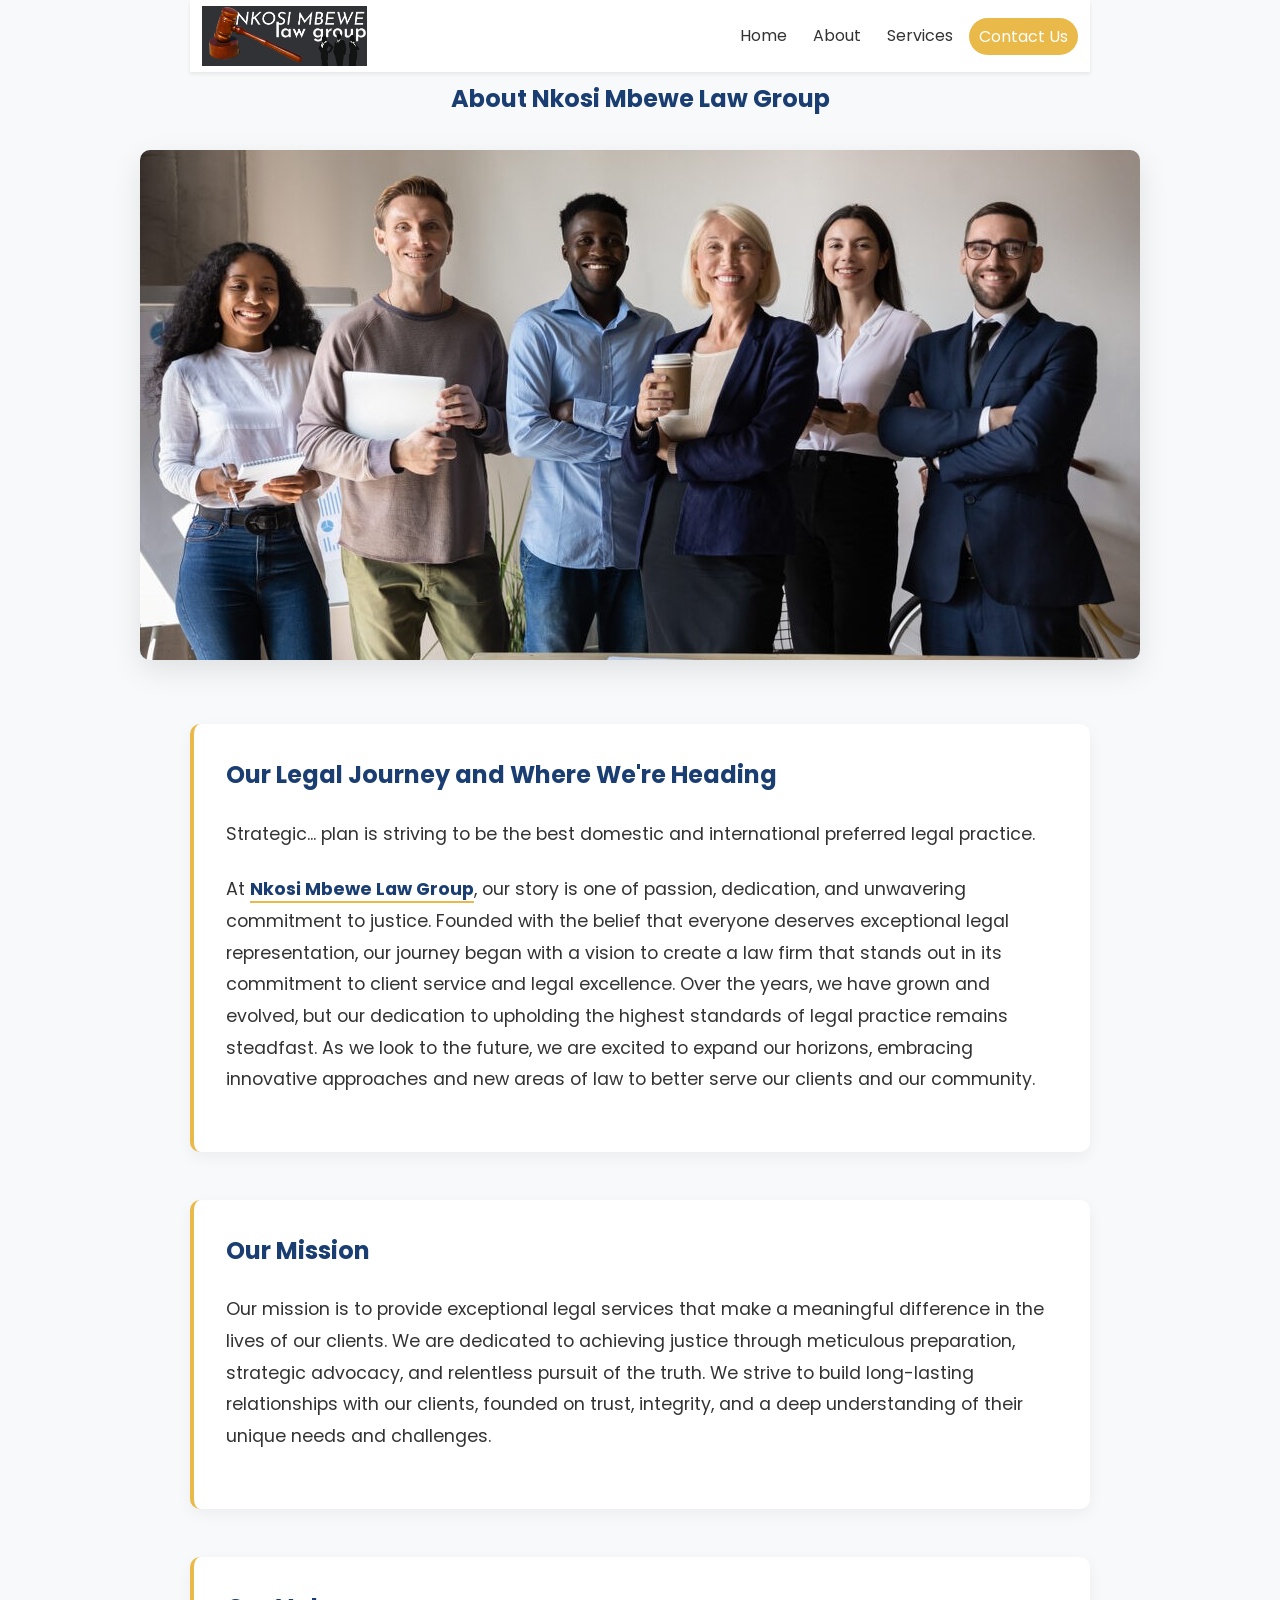
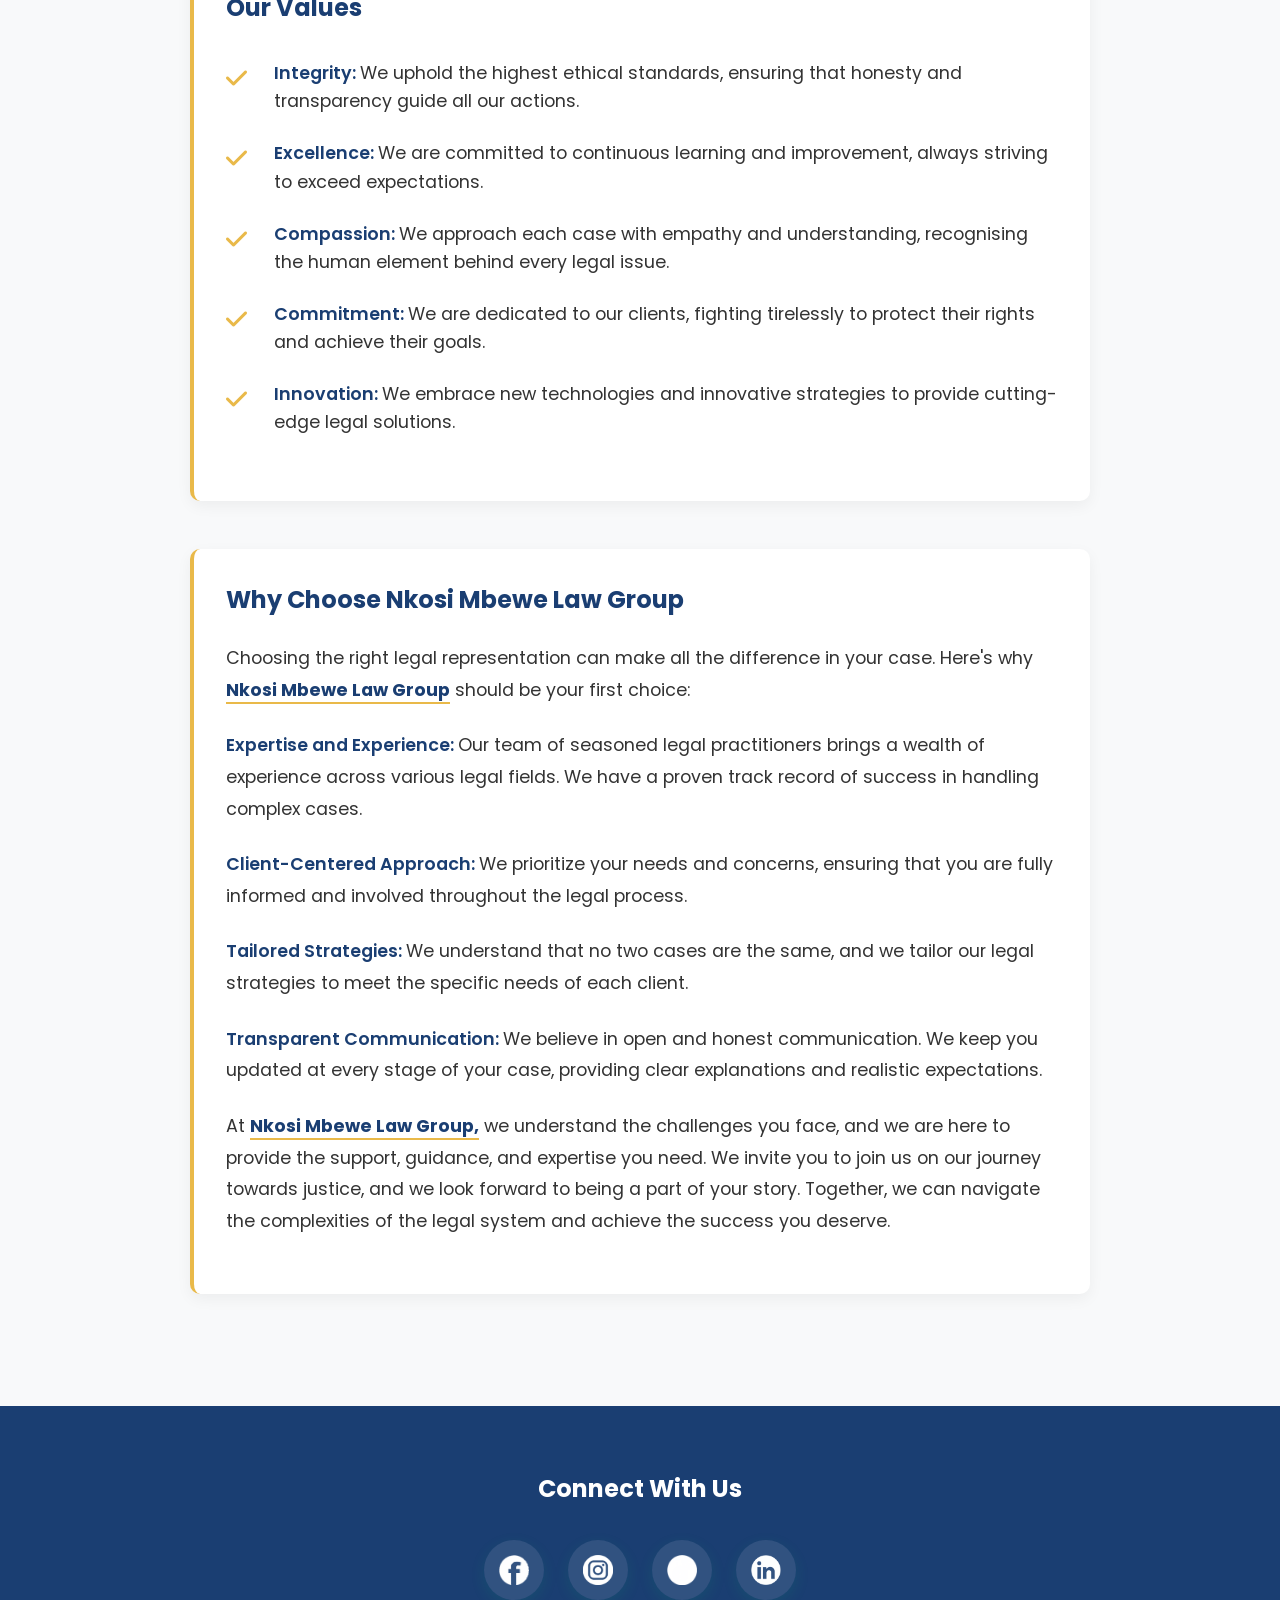
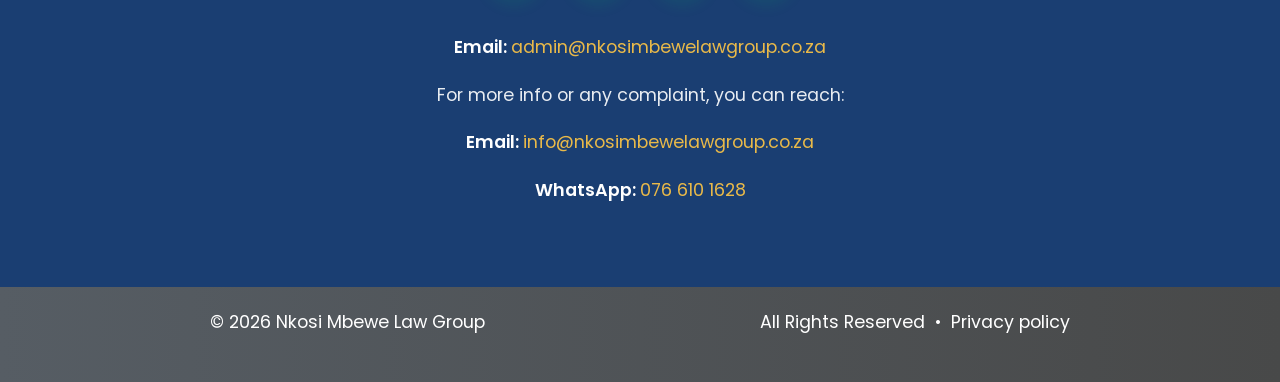
==== about.html @ ac46b9e1 "first commit" ====
<!DOCTYPE html>
<html lang="en">
<head>
    <meta charset="UTF-8">
    <meta name="viewport" content="width=device-width, initial-scale=1.0">
    <title>Meet Nkosi Mbewe Law Group | Experience. Integrity. Results.</title>
    <!-- Linking Font Awesome font icons -->
    <link rel="stylesheet" href="https://cdnjs.cloudflare.com/ajax/libs/font-awesome/6.6.0/css/all.min.css">
    <link rel="stylesheet" href="css/styles3.css">
    <!-- Linking Swiper CSS -->
    <link rel="stylesheet" href="https://cdn.jsdelivr.net/npm/swiper@11/swiper-bundle.min.css">
    <link href="https://cdnjs.cloudflare.com/ajax/libs/font-awesome/6.5.1/css/all.min.css" rel="stylesheet">
</head>
<body>
  <header>
    <nav class="navbar section-content">
        <a href="#" class="nav-logo">
            <img src="./images/NKOSIMBEWElawgrouplogo.png" alt="Logo" class="logo">
        </a>
        <ul class="nav-menu">
            <button id="menu-close-button" class="fas fa-times"></button>
            <li class="nav-item">
                <a href="index.html" class="nav-link">Home</a>
            </li>
            <li class="nav-item">
                <a href="about.html" class="nav-link">About</a>
            </li>
            <li class="nav-item">
                <a href="services.html" class="nav-link">Services</a>
            </li>
            <li class="nav-item">
                <a href="./index.html#contact"><button class="nav-link login-signup-button">Contact Us</button></a>
            </li>
        </ul>
        <button id="menu-open-button" class="fas fa-bars"></button>
    </nav>
</header>

<main>
    <!-- About Section -->
    <section id="about">
        <div class="aboutcontainer">
            <div class="about-header">
                <h2>About Nkosi Mbewe Law Group</h2>
            </div>
            
            <div class="aboutcontainerTopImage">
                <img src="./images/lawGroupMembers.jpg" alt="Nkosi Mbewe Law Group Team">
            </div>
            
            <div class="about-content">
                <div class="about-section">
                    <h2>Our Legal Journey and Where We're Heading</h2>
                    <p>Strategic... plan is striving to be the best domestic and international preferred legal practice.</p>
                    <p>At <span class="nkosiBold">Nkosi Mbewe Law Group</span>, our story is one of passion, dedication, and unwavering commitment to justice. Founded with the belief that everyone deserves exceptional legal representation, our journey began with a vision to create a law firm that stands out in its commitment to client service and legal excellence. Over the years, we have grown and evolved, but our dedication to upholding the highest standards of legal practice remains steadfast. As we look to the future, we are excited to expand our horizons, embracing innovative approaches and new areas of law to better serve our clients and our community.</p>
                </div>
                
                <div class="about-section">
                    <h2>Our Mission</h2>
                    <p>Our mission is to provide exceptional legal services that make a meaningful difference in the lives of our clients. We are dedicated to achieving justice through meticulous preparation, strategic advocacy, and relentless pursuit of the truth. We strive to build long-lasting relationships with our clients, founded on trust, integrity, and a deep understanding of their unique needs and challenges.</p>
                </div>
                
                <div class="about-section">
                    <h2>Our Values</h2>
                    <ul class="values-list">
                        <li><span class="bullet">Integrity: </span>We uphold the highest ethical standards, ensuring that honesty and transparency guide all our actions.</li>
                        <li><span class="bullet">Excellence: </span>We are committed to continuous learning and improvement, always striving to exceed expectations.</li>
                        <li><span class="bullet">Compassion: </span>We approach each case with empathy and understanding, recognising the human element behind every legal issue.</li>
                        <li><span class="bullet">Commitment: </span>We are dedicated to our clients, fighting tirelessly to protect their rights and achieve their goals.</li>
                        <li><span class="bullet">Innovation: </span>We embrace new technologies and innovative strategies to provide cutting-edge legal solutions.</li>
                    </ul>
                </div>
                
                <div class="about-section">
                    <h2>Why Choose Nkosi Mbewe Law Group</h2>
                    <p>Choosing the right legal representation can make all the difference in your case. Here's why <span class="nkosiBold">Nkosi Mbewe Law Group</span> should be your first choice:</p>
                    <p><span class="bullet">Expertise and Experience: </span>Our team of seasoned legal practitioners brings a wealth of experience across various legal fields. We have a proven track record of success in handling complex cases.</p>
                    <p><span class="bullet">Client-Centered Approach: </span>We prioritize your needs and concerns, ensuring that you are fully informed and involved throughout the legal process.</p>
                    <p><span class="bullet">Tailored Strategies: </span>We understand that no two cases are the same, and we tailor our legal strategies to meet the specific needs of each client.</p>
                    <p><span class="bullet">Transparent Communication: </span>We believe in open and honest communication. We keep you updated at every stage of your case, providing clear explanations and realistic expectations.</p>
                    <p>At <span class="nkosiBold">Nkosi Mbewe Law Group,</span> we understand the challenges you face, and we are here to provide the support, guidance, and expertise you need. We invite you to join us on our journey towards justice, and we look forward to being a part of your story. Together, we can navigate the complexities of the legal system and achieve the success you deserve.</p>
                </div>
            </div>
        </div>
    </section>

    <!-- Contact Us Section -->
    <section id="contact-us">
        <div class="contact-container">
            <h2>Connect With Us</h2>
            <div class="social-media">
                <a href="https://www.facebook.com/groups/1901170070344029" target="_blank" class="social-link">
                    <img src="./images/facebook.png" alt="Facebook">
                </a>
                <a href="https://www.instagram.com/thelawsocietyofsouthafrica/?hl=en" target="_blank" class="social-link">
                    <img src="./images/instragram.png" alt="Instagram">
                </a>
                <a href="https://www.tiktok.com/@jrlawgroup" target="_blank" class="social-link">
                    <img src="./images/tiktok.png" alt="TikTok">
                </a>
                <a href="https://www.linkedin.com/jobs/view/3877281735/?alternateChannel=search&refId=eb1dbaaa-c6f4-466b-9dc1-101bebeb7a49&trackingId=RsgJq8tsSxikSGvx9ITP7g%3D%3D" target="_blank" class="social-link">
                    <img src="./images/linkedin.png" alt="LinkedIn">
                </a>
            </div>
            <div class="contact-info">
                <p><span class="homeContactHeading">Email: </span><a class="homeContactLinks" href="mailto:admin@nkosimbewelawgroup.co.za">admin@nkosimbewelawgroup.co.za</a></p>
                <p>For more info or any complaint, you can reach:</p>
                <p><span class="homeContactHeading">Email: </span><a class="homeContactLinks" href="mailto:info@nkosimbewelawgroup.co.za">info@nkosimbewelawgroup.co.za</a></p>
                <p><span class="homeContactHeading">WhatsApp: </span><a class="homeContactLinks" href="https://wa.me/+27787752229">076 610 1628</a></p>
            </div>
        </div>
    </section>

    <!-- Footer section -->
    <footer class="footer-section">
    <div class="section-content">
        <p class="copyright-text">
            &copy; <span id="current-year"></span> Nkosi Mbewe Law Group
        </p>
        <script>
            document.getElementById('current-year').textContent = new Date().getFullYear();
        </script>
        <p class="policy-text">
            <a href="#" class="policy-link">All Rights Reserved</a>
            <span class="separator">•</span>
            <a href="#" class="policy-link">Privacy policy</a>
        </p>
    </div>
    </footer>
</main>

  
    <!-- Linking custom script -->
    <script src="script.js"></script>

    <script>
      document.querySelectorAll('.faq-question').forEach(question => {
        question.addEventListener('click', () => {
          const item = question.parentElement;
          const answer = item.querySelector('.faq-answer');
          const icon = item.querySelector('.toggle-icon i');
          
          // Toggle active class
          item.classList.toggle('active');
          
          // Toggle icon
          if (item.classList.contains('active')) {
            icon.classList.remove('fa-chevron-down');
            icon.classList.add('fa-chevron-up');
          } else {
            icon.classList.remove('fa-chevron-up');
            icon.classList.add('fa-chevron-down');
          }
        });
      });
      </script>
    
</body>
</html>
---- css/styles3.css ----
/* Importing Google fonts */
@import url('https://fonts.googleapis.com/css2?family=Miniver&family=Poppins:ital,wght@0,400;0,500;0,600;0,700;1,400&display=swap');

* {
  margin: 0;
  padding: 0;
  box-sizing: border-box;
  font-family: "Poppins", 'Merriweather', sans-serif;
}

:root {
  /* Colors */
  --white-color: #ffffff;
  --green-color: #24572c;
  --grey-color: #333;
  --brown-color: #957B46;
  --dark-color: #252525;
  --primary-color: #1a3e72;
  --secondary-color: #e9b949;
  --light-pink-color: #faf4f5;
  --medium-gray-color: #ccc;
  --light-blue-color: #8DD7FB;
  --pink-color: #D033B0;
  --light-pink-color: #fffdfd;
  --light-pink-color2: #faf8f8;
  --main-color: #4a3adc;
  --dark-color: #212529;
  --light-color:#d0d4ed;
  --hero-back: #FD6E6A;
  --accent-color: #2a5ea7;
  --light-color: #f8f9fa;
  --text-color: #333;
  --text-light: #6c757d;
  --transition: all 0.3s ease;
  


  /* Font size */
  --font-size-s: 0.9rem;
  --font-size-n: 1rem;
  --font-size-m: 1.1rem;
  --font-size-l: 1.15rem;
  --font-size-xl: 2.5rem;
  --font-size-xxl: 2.8rem;
  --border-radius-m: 8px;
  --font-weight-medium: 500;
  --font-weight-bold: 700;

  /* Font weight */
  --font-weight-normal: 400;
  --font-weight-medium: 500;
  --font-weight-semibold: 600;
  --font-weight-bold: 700;

  /* Border radius */
  --border-radius-s: 8px;
  --border-radius-m: 30px;
  --border-radius-circle: 50px;
  --border-radius-circle2: 100px;

  /* Site max width */
  --site-max-width: 1300px;
}

body {
  font-family: 'Segoe UI', Tahoma, Geneva, Verdana, sans-serif;
  line-height: 1.6;
  color: var(--text-color);
  background-color: white;
}


p {
  margin-bottom: 1.5rem;
  font-size: 1.1rem;
  line-height: 1.8;
}

html {
  scroll-behavior: smooth;
}

/* Stylings for whole site */
ul {
  list-style: none;
}

a {
  text-decoration: none;
}

button {
  cursor: pointer;
  border: none;
  background: none;
}

img {
  width: 100%;
}

.section-content {
  margin: 0 auto;
  max-width: var(--site-max-width);
}

.section-title {
  color: var(--green-color);
  font-size: 2em;
  font-weight: bold;
  text-align: center;
}

.section-title::after {
  content: "";
  width: 80px;
  height: 5px;
  display: block;
  margin: 10px auto 0;
  border-radius: var(--border-radius-s);
  background: var(--secondary-color);
}

/* Navbar styling */
header {
  position: fixed;
  width: 100%;
  z-index: 1000;
}

header .navbar {
  display: flex;
  align-items: center;
  justify-content: space-between;
  background-color: #fff;
  padding: 6px 12px;
  box-shadow: 0 2px 4px rgba(0, 0, 0, 0.08);
}

.nav-logo {
  display: flex;
  align-items: center;
  height: 60px;
  padding: 0;
  margin: 0;
}

.nav-logo img {
  height: 100%;
  width: auto;
  object-fit: contain;
  margin: 0;
  padding: 0;
}

.navbar .nav-menu {
  display: flex;
  gap: 6px;
  list-style: none;
  padding: 0;
  margin: 0;
}

.navbar .nav-menu .nav-item {
  display: flex;
  align-items: center;
}

.navbar .nav-menu .nav-link {
  padding: 6px 10px;
  color: var(--grey-color);
  font-size: var(--font-size-xs);
  border-radius: var(--border-radius-m);
  transition: 0.3s ease;
}

.navbar .nav-menu .nav-link:hover {
  color: var(--white-color);
  background: var(--secondary-color);
}

.navbar .nav-menu .login-signup-button {
  background: var(--secondary-color);
  color: white;
}

.navbar .nav-menu .login-signup-button:hover {
  background: var(--primary-color);
}

.navbar .nav-menu button {
  font-size: var(--font-size-xs);
}

#menu-close-button,
#menu-open-button {
  display: none;
}

/* Hero section styling */
.hero-section {
  position: relative;
  height: 100vh;
  background: url(../images/Homepage.jpg) no-repeat center center/cover;
  color: var(--white-color);
  display: flex;
  align-items: center;
  justify-content: center;
  text-align: center;
}

.hero-section .overlay {
  position: absolute;
  top: 0;
  left: 0;
  width: 100%;
  height: 100%;
  background-color: rgba(0, 0, 0, 0.6);
  z-index: 1;
}

.section-content {
  position: relative;
  z-index: 2;
  padding: 20px;
  max-width: 900px;
}


/* About Section */
#about {
  padding: 4rem 0;
}

.aboutcontainer {
  max-width: 1200px;
  margin: 0 auto;
  padding: 0 rem;
}

.about-header {
  text-align: center;
  margin-bottom: 2rem;
  margin-top: 1rem;
}

.aboutcontainerTopImage {
  margin: 0 auto 4rem;
  max-width: 1000px;
  border-radius: 10px;
  overflow: hidden;
  box-shadow: 0 10px 30px rgba(0, 0, 0, 0.1);
}

.aboutcontainerTopImage img {
  width: 100%;
  height: auto;
  display: block;
  transition: var(--transition);
}

.aboutcontainerTopImage:hover img {
  transform: scale(1.02);
}

.about-content {
  max-width: 900px;
  margin: 0 auto;
}

.about-section {
  margin-bottom: 3rem;
  padding: 2rem;
  background: white;
  border-radius: 10px;
  box-shadow: 0 5px 15px rgba(0, 0, 0, 0.05);
  border-left: 4px solid var(--secondary-color);
}

.about-section h2 {
  margin-bottom: 1.5rem;
  display: block;
  text-align: left;
}

.about-section h2::after {
  left: 0;
  transform: none;
}

.nkosiBold {
  font-weight: 700;
  color: var(--primary-color);
  position: relative;
}

.nkosiBold::after {
  content: '';
  position: absolute;
  bottom: -2px;
  left: 0;
  width: 100%;
  height: 2px;
  background: var(--secondary-color);
}

/* Values List */
.values-list {
  list-style-type: none;
  margin: 2rem 0;
}

.values-list li {
  margin-bottom: 1.5rem;
  padding-left: 3rem;
  position: relative;
  font-size: 1.1rem;
}

.values-list li::before {
  content: '\f00c';
  font-family: 'Font Awesome 6 Free';
  font-weight: 900;
  position: absolute;
  left: 0;
  top: 0;
  color: var(--secondary-color);
  font-size: 1.5rem;
}

.bullet {
  font-weight: 600;
  color: var(--primary-color);
}

/* Contact Section */
#contact-us {
  background: var(--light-color);
  padding: 4rem 2rem;
  text-align: center;
}

.contact-container {
  max-width: 800px;
  margin: 0 auto;
}

#contact-us h2 {
  margin-bottom: 2rem;
}

.social-media {
  display: flex;
  justify-content: center;
  gap: 1.5rem;
  margin-bottom: 2rem;
  flex-wrap: wrap;
}

.social-link {
  display: inline-flex;
  align-items: center;
  justify-content: center;
  width: 60px;
  height: 60px;
  background: white;
  border-radius: 50%;
  box-shadow: 0 5px 15px rgba(10, 211, 100, 0.1);
  transition: var(--transition);
}

.social-link:hover {
  transform: translateY(-5px);
  box-shadow: 0 8px 20px rgba(0, 0, 0, 0.15);
}

.social-link img {
  width: 30px;
  height: 30px;
  object-fit: contain;
}

.contact-info {
  margin-top: 2rem;
}

.contact-info p {
  margin-bottom: 1rem;
}

.homeContactHeading {
  font-weight: 600;
  color: var(--primary-color);
}

.homeContactLinks {
  color: var(--accent-color);
  text-decoration: none;
  transition: var(--transition);
}

.homeContactLinks:hover {
  color: var(--primary-color);
  text-decoration: underline;
}

/* Responsive Design */
@media (max-width: 1024px) {
  .aboutcontainer {
      padding: 0 1.5rem;
  }
  
  .about-section {
      padding: 1.5rem;
  }
}

@media (max-width: 768px) {
  h2 {
      font-size: 2rem;
  }
  
  .about-header {
      margin-bottom: 2rem;
  }
  
  .aboutcontainerTopImage {
      margin-bottom: 3rem;
  }
  
  .about-section {
      margin-bottom: 2rem;
      padding: 1.5rem;
  }
  
  .values-list li {
      padding-left: 2.5rem;
      font-size: 1rem;
  }
}

@media (max-width: 480px) {
  #about {
      padding: 2rem 0;
  }
  
  h2 {
      font-size: 1.8rem;
  }
  
  .aboutcontainer {
      padding: 0 1rem;
  }
  
  .about-section {
      padding: 1.25rem;
  }
  
  .values-list li {
      padding-left: 2rem;
  }
  
  .values-list li::before {
      font-size: 1.2rem;
  }
  
  .social-media {
      gap: 1rem;
  }
  
  .social-link {
      width: 50px;
      height: 50px;
  }
  
  .social-link img {
      width: 25px;
      height: 25px;
  }
}

/* Footer section */
.footer-section {
  background: -webkit-linear-gradient(to right, #565a5e, #3f4346);  
  background: linear-gradient(to right, #565d64, #484949); 
}

.footer-section .section-content {
    display: flex;
    align-items: center;
    justify-content: space-between;
}

.footer-section :where(.copyright-text, .social-link, .policy-link) {
    color: var(--white-color);
    transform: 0.2s ease;
}

.footer-section .social-link-list {
  display: flex;
  gap: 25px;
}

.footer-section .social-link-list .social-link {
  font-size: var(--font-size-l);
}

.footer-section .social-link-list .social-link:hover {
  color: var(--secondary-color);
}

.footer-section .policy-text .separator {
  margin: 0 5px;
  color: var(--white-color);
}


/* Responsive Styles */
@media (max-width: 992px) {
    
}

@media (max-width: 768px) {
 
}

@media (max-width: 480px) {

}

/* Responsive media query code for max width 900px */
@media screen and (max-width: 900px) {
    :root {
        /* Font size adjustment*/
    --font-size-m: 1rem;
    --font-size-l: 1.3rem;
    --font-size-xl: 1.5rem;
    --font-size-xxl: 1.8rem;
    }

    body.show-mobile-menu header::before {
        content: "";
        position: fixed;
        left: 0;
        top: 0;
        height: 100%;
        width: 100%;
        backdrop-filter: blur(5px);
        background: rgba(0, 0, 0, 0.2);
    }

    #menu-close-button,
     #menu-open-button {
        display: block;
        font-size: var(--font-size-n);
    }

    .navbar #menu-close-button {
        position: absolute;
        right: 30px;
        top: 30px;
    }

    .navbar #menu-open-button {
        color: var(--dark-color);
    }

    .navbar .nav-menu {
        display: block;
        position: fixed;
        left: -300px;
        top: 0;
        width: 300px;
        height: 100%;
        display: flex;
        flex-direction: column;
        align-items: center;
        padding-top: 100px;
        background: var(--white-color);
        transition: left 0.2s ease;
    }

    body.show-mobile-menu .navbar .nav-menu {
        left: 0;
    }

    .navbar .nav-menu .nav-link {
        color: var(--dark-color);
        display: block;
        margin-top: 17px;
        background: var(--white-color);
        font-size: var(--font-size-n);
    }

    .hero-section .section-content {
        gap: 50px;
        text-align: center;
        padding: 30px 20px 20px;
        flex-direction: column-reverse;
        justify-content: center;
    }

    .hero-section .hero-details :is(.subtitle, .description),
    .about-section .about-details, .contact-section .contact-form { 
        max-width: 100%;
    } 

    .hero-section .hero-details .buttons {
        justify-content: center;
    }

    .hero-section .hero-image-wrapper {
        max-width: 270px;
        margin-right: 0;
    }
}

/* Responsive media query code for max width 640px */
@media screen and (max-width: 640px) {

    .footer-section .section-content {
        flex-direction: column;
        gap: 20px;
    }
}


/* Get in touch section */

body {
  font-family: 'Segoe UI', Tahoma, Geneva, Verdana, sans-serif;
  line-height: 1.6;
  color: var(--text-color);
  background-color: var(--light-color);
}

h1, h2 {
  color: var(--primary-color);
}

/* Hero Section */
.intouchContainer {
  max-width: 1400px;
  margin: 0 auto;
}

.top-image {
  width: 100%;
  height: 400px;
  overflow: hidden;
  position: relative;
}

.top-image img {
  width: 100%;
  height: 100%;
  object-fit: cover;
  object-position: center;
}

.top-image::after {
  content: '';
  position: absolute;
  top: 0;
  left: 0;
  width: 100%;
  height: 100%;
  background: linear-gradient(to right, rgba(26, 62, 114, 0.7), rgba(26, 62, 114, 0.3));
}

/* Booking Section */
.middle-section {
  display: flex;
  justify-content: center;
  align-items: center;
  padding: 4rem 2rem;
  position: relative;
  margin-top: -80px;
  z-index: 2;
}

.side-image {
  flex: 1;
  max-width: 200px;
  text-align: center;
  opacity: 0.8;
  transition: var(--transition);
}

.side-image:hover {
  opacity: 1;
}

.side-image img {
  max-width: 100%;
  height: auto;
  filter: drop-shadow(0 5px 15px rgba(0, 0, 0, 0.2));
}

.booking-section {
  flex: 2;
  max-width: 600px;
  z-index: 3;
}

.booking-card {
  background: white;
  border-radius: 10px;
  box-shadow: 0 15px 40px rgba(0, 0, 0, 0.15);
  overflow: hidden;
  transform: translateY(0);
  transition: var(--transition);
}

.booking-card:hover {
  transform: translateY(-10px);
  box-shadow: 0 20px 50px rgba(0, 0, 0, 0.2);
}

.card-content {
  padding: 3rem;
  text-align: center;
}

.card-content h2 {
  font-size: 2.2rem;
  margin-bottom: 1rem;
  position: relative;
  display: inline-block;
}

.card-content h2::after {
  content: '';
  position: absolute;
  bottom: -10px;
  left: 50%;
  transform: translateX(-50%);
  width: 80px;
  height: 4px;
  background: var(--secondary-color);
}

.card-content p {
  color: var(--text-light);
  font-size: 1.1rem;
  margin-bottom: 2rem;
}

.card-content button {
  display: inline-block;
  padding: 1rem 2.5rem;
  background: var(--primary-color);
  color: white;
  border: none;
  border-radius: 5px;
  font-size: 1.1rem;
  font-weight: 600;
  cursor: pointer;
  transition: var(--transition);
  box-shadow: 0 5px 15px rgba(26, 62, 114, 0.3);
}

.card-content button:hover {
  background: var(--accent-color);
  transform: translateY(-3px);
  box-shadow: 0 8px 20px rgba(26, 62, 114, 0.4);
}

/* Contact Section */
#contact-us {
  background: var(--primary-color);
  padding: 4rem 2rem;
  text-align: center;
  color: white;
}

.contact-container {
  max-width: 800px;
  margin: 0 auto;
}

#contact-us h2 {
  color: white;
  margin-bottom: 2rem;
}

.social-media {
  display: flex;
  justify-content: center;
  gap: 1.5rem;
  margin-bottom: 2rem;
  flex-wrap: wrap;
}

.social-link {
  display: inline-flex;
  align-items: center;
  justify-content: center;
  width: 60px;
  height: 60px;
  background: rgba(255, 255, 255, 0.1);
  border-radius: 50%;
  transition: var(--transition);
}

.social-link:hover {
  background: rgba(255, 255, 255, 0.2);
  transform: translateY(-5px);
}

.social-link img {
  width: 30px;
  height: 30px;
  object-fit: contain;
  filter: brightness(0) invert(1);
}

.contact-info {
  margin-top: 2rem;
}

.contact-info p {
  margin-bottom: 1rem;
  color: rgba(255, 255, 255, 0.9);
}

.homeContactHeading {
  font-weight: 600;
  color: white;
}

.homeContactLinks {
  color: var(--secondary-color);
  text-decoration: none;
  transition: var(--transition);
}

.homeContactLinks:hover {
  color: white;
  text-decoration: underline;
}

/* Responsive Design */
@media (max-width: 1024px) {
  .top-image {
      height: 350px;
  }
  
  .middle-section {
      padding: 3rem 2rem;
  }
  
  .side-image {
      max-width: 150px;
  }
}

@media (max-width: 768px) {
  .top-image {
      height: 300px;
  }
  
  .middle-section {
      flex-direction: column;
      margin-top: -50px;
  }
  
  .side-image {
      max-width: 100px;
      margin: 1rem 0;
  }
  
  .card-content {
      padding: 2rem;
  }
  
  .card-content h2 {
      font-size: 1.8rem;
  }
}

@media (max-width: 480px) {
  .top-image {
      height: 250px;
  }
  
  .middle-section {
      padding: 2rem 1rem;
      margin-top: -30px;
  }
  
  .card-content {
      padding: 1.5rem;
  }
  
  .card-content h2 {
      font-size: 1.5rem;
  }
  
  .card-content p {
      font-size: 1rem;
  }
  
  .card-content button {
      padding: 0.8rem 1.5rem;
      font-size: 1rem;
  }
  
  .social-media {
      gap: 1rem;
  }
  
  .social-link {
      width: 50px;
      height: 50px;
  }
  
  .social-link img {
      width: 25px;
      height: 25px;
  }
}
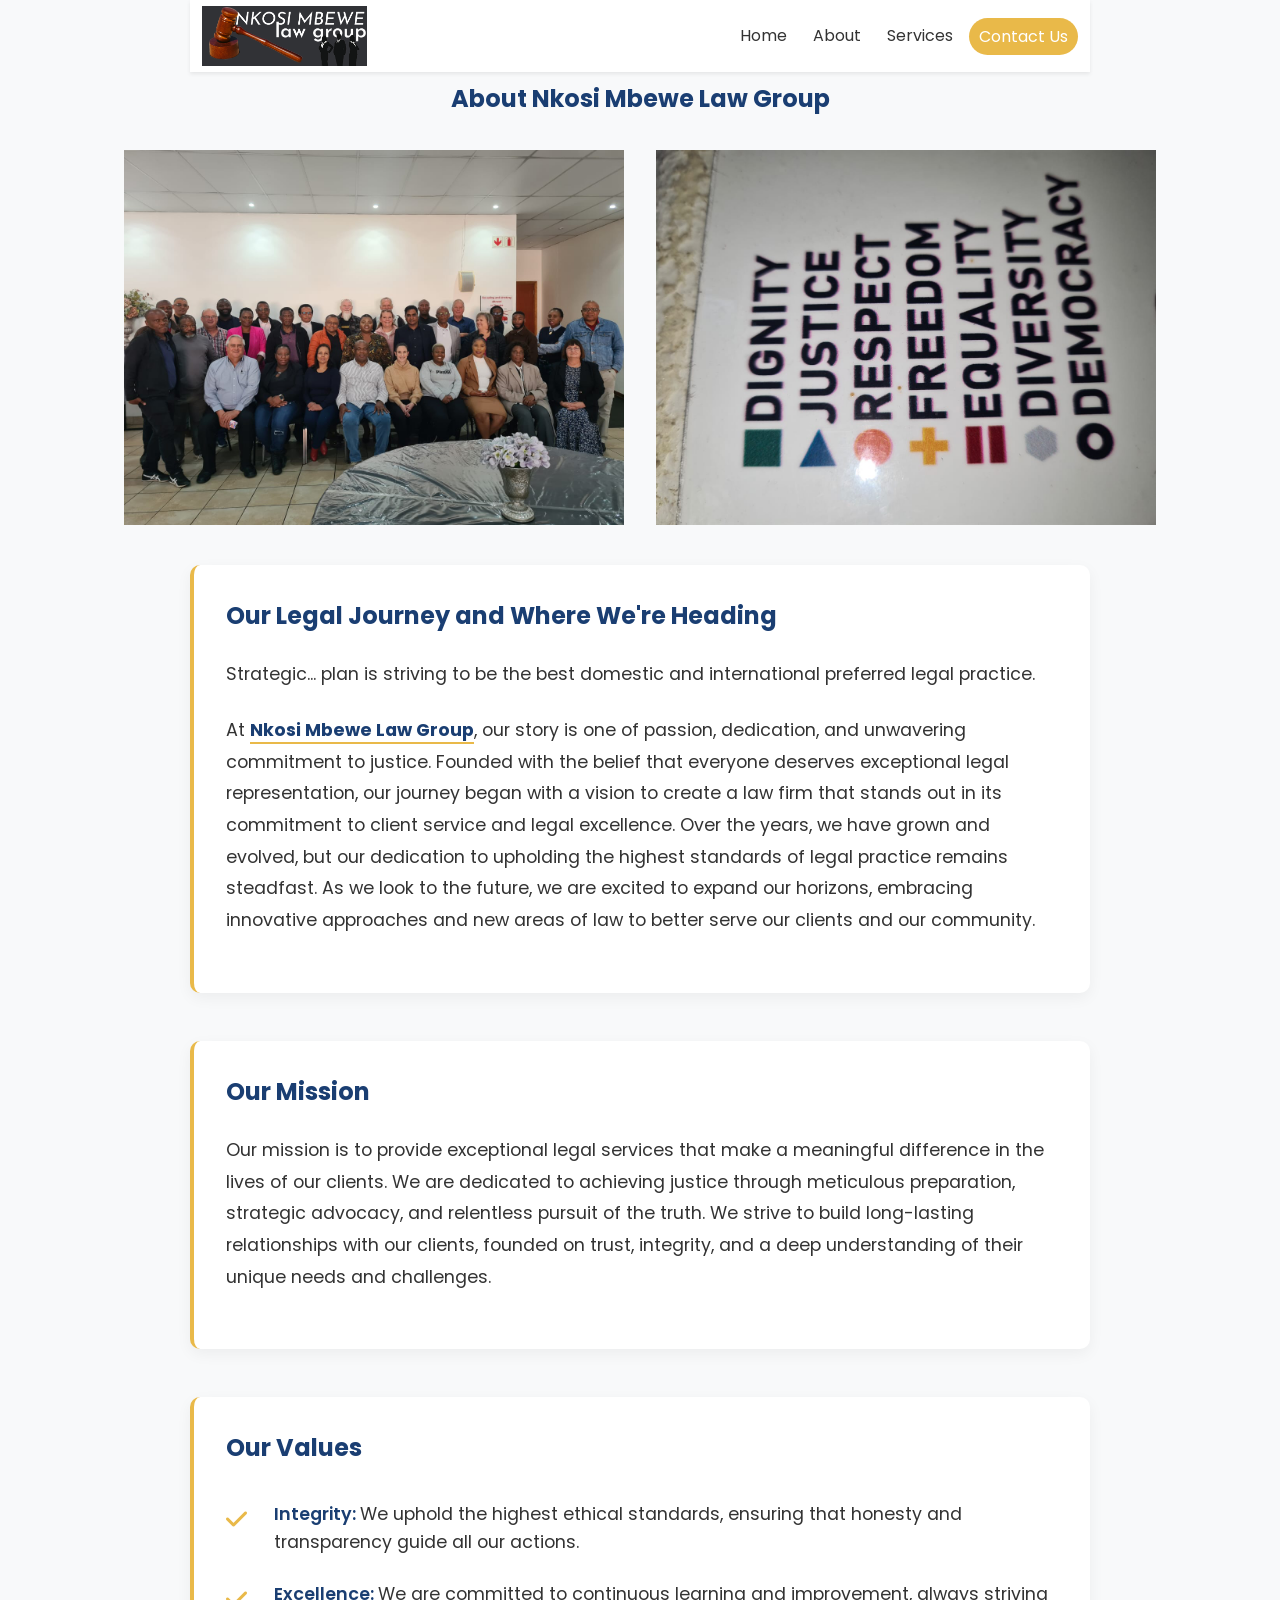
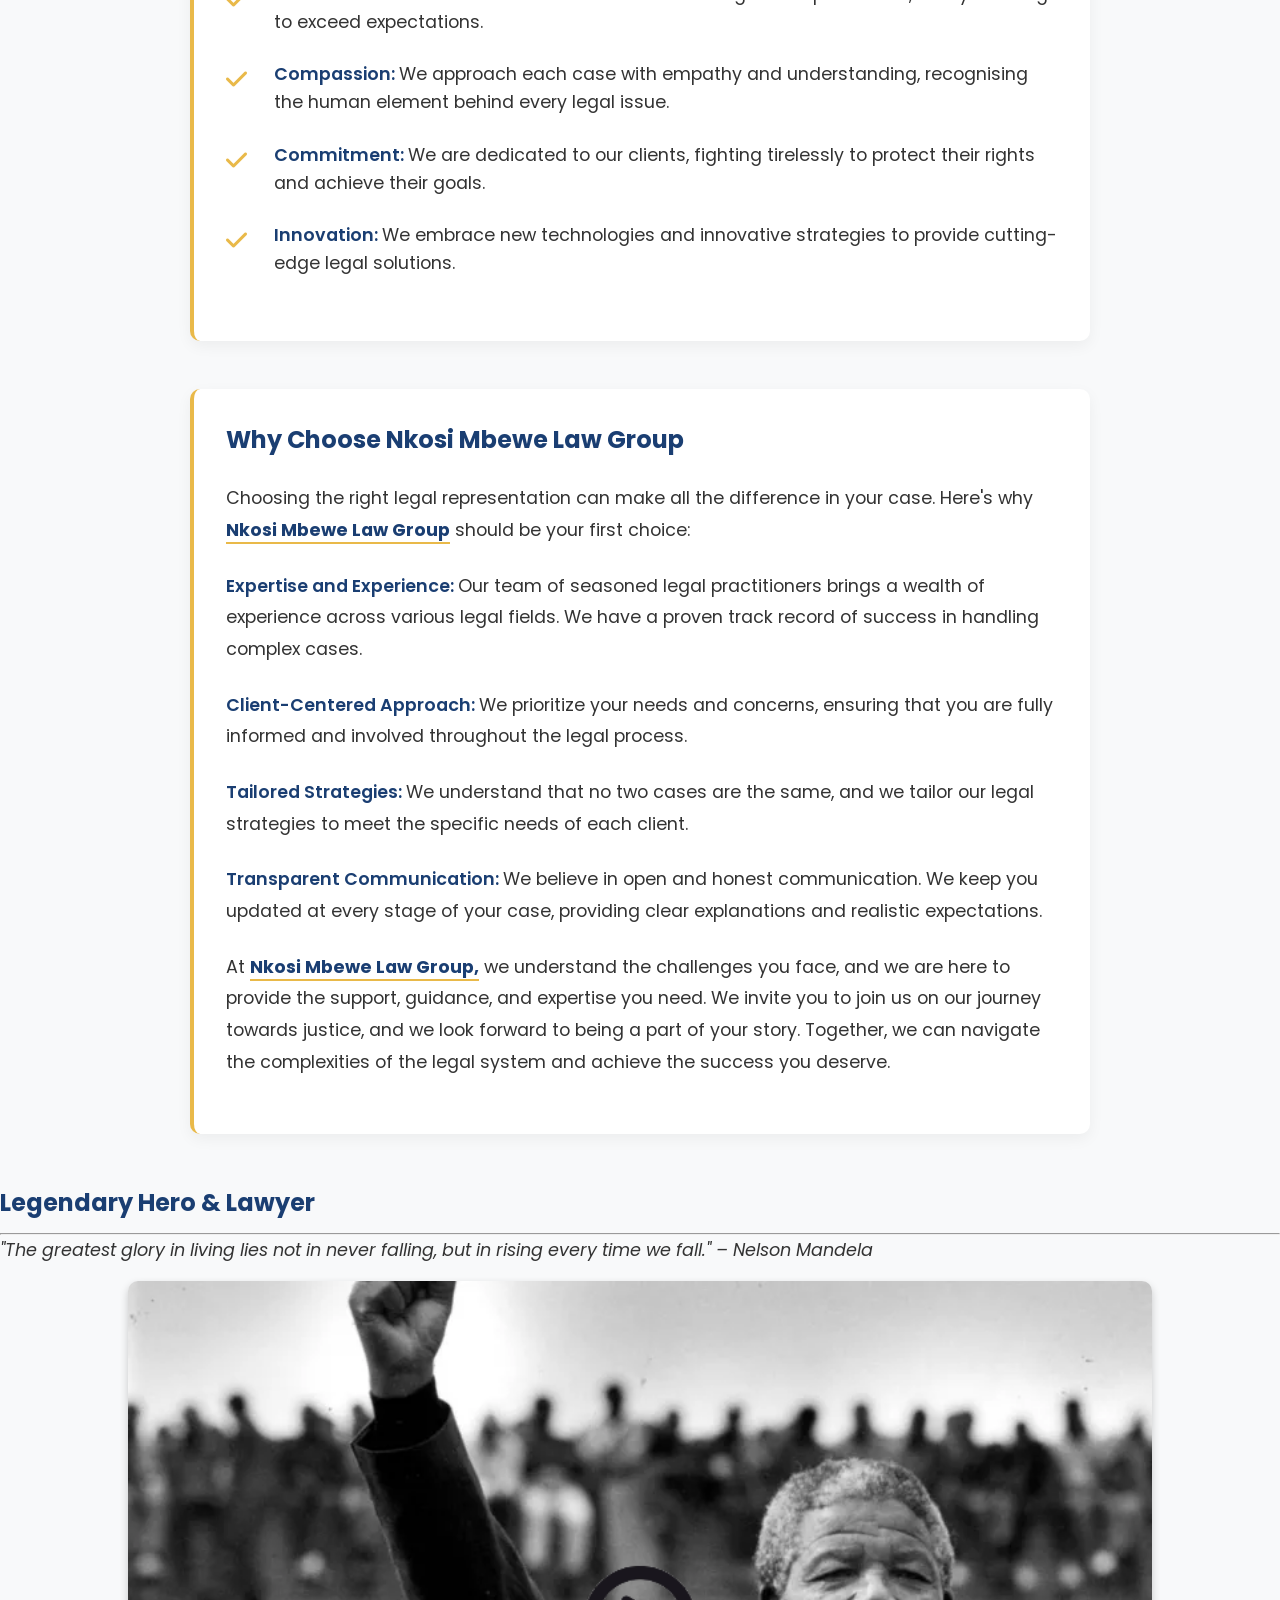
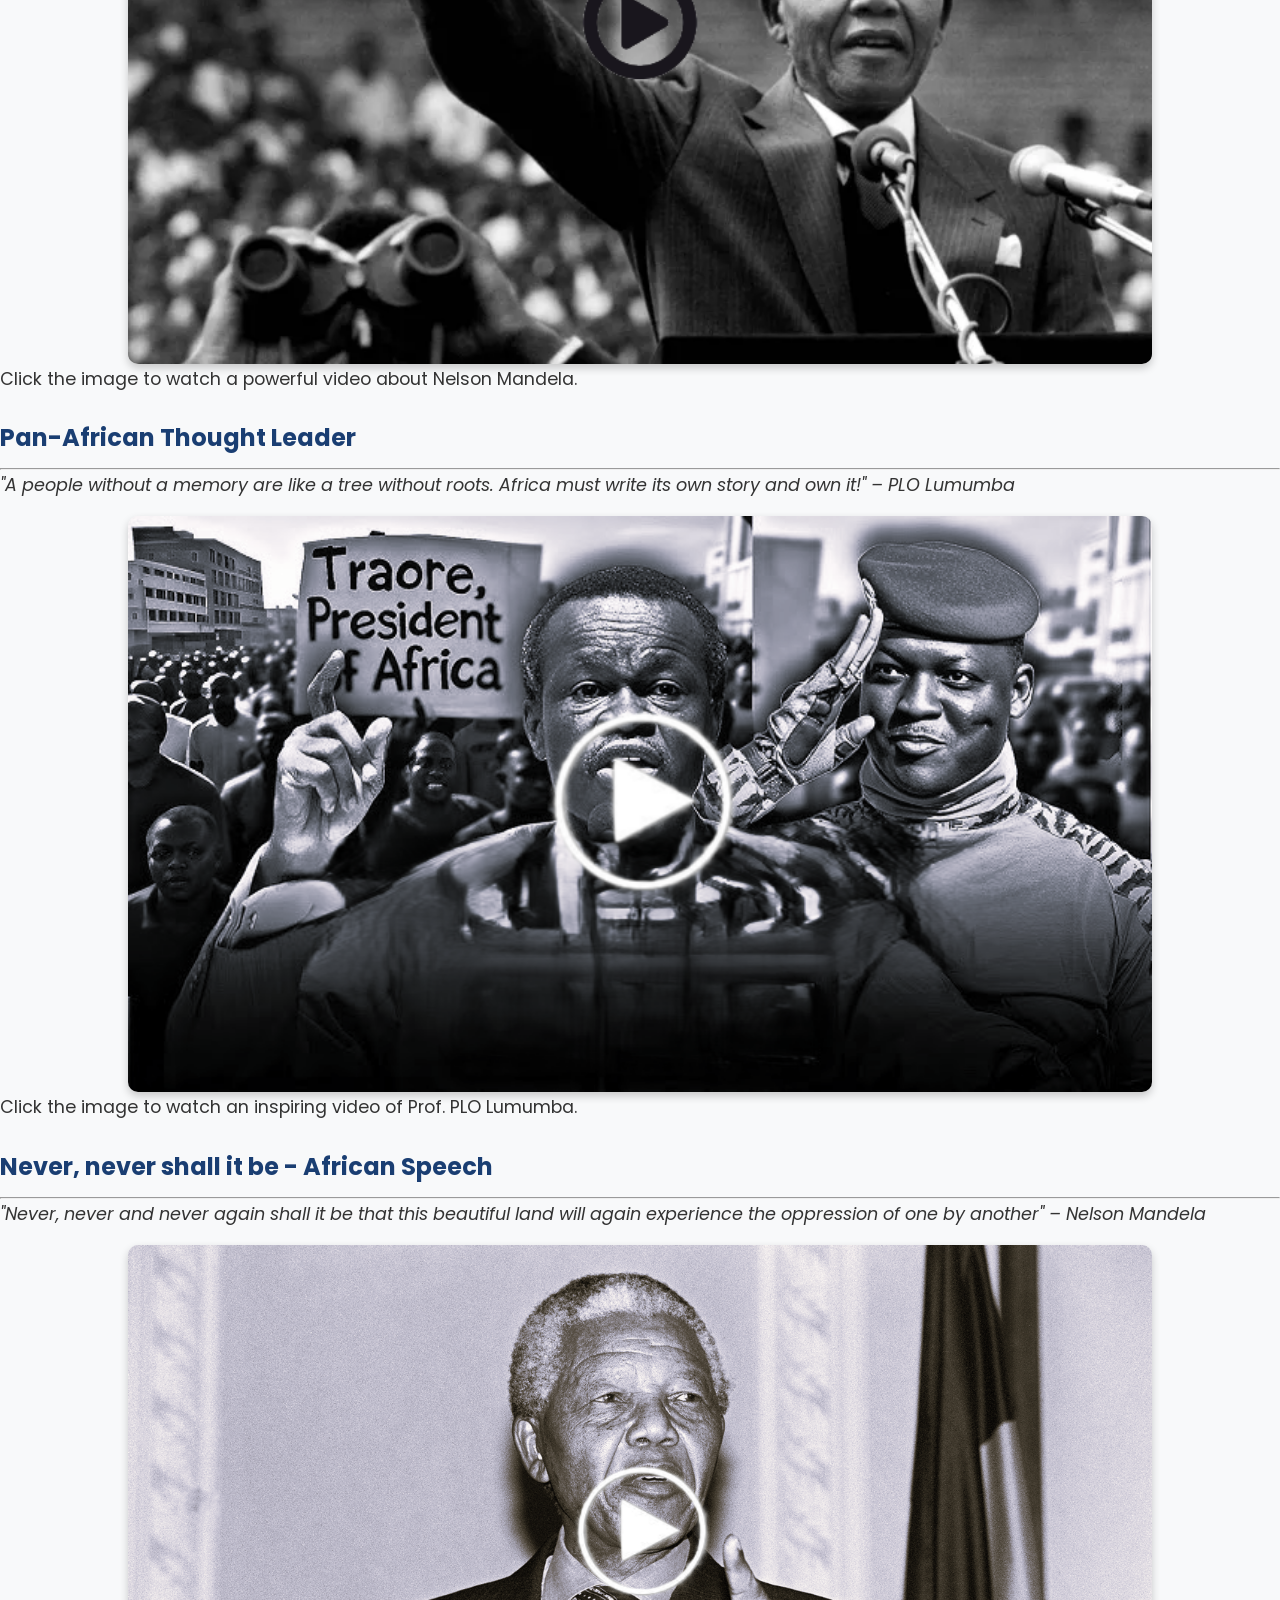
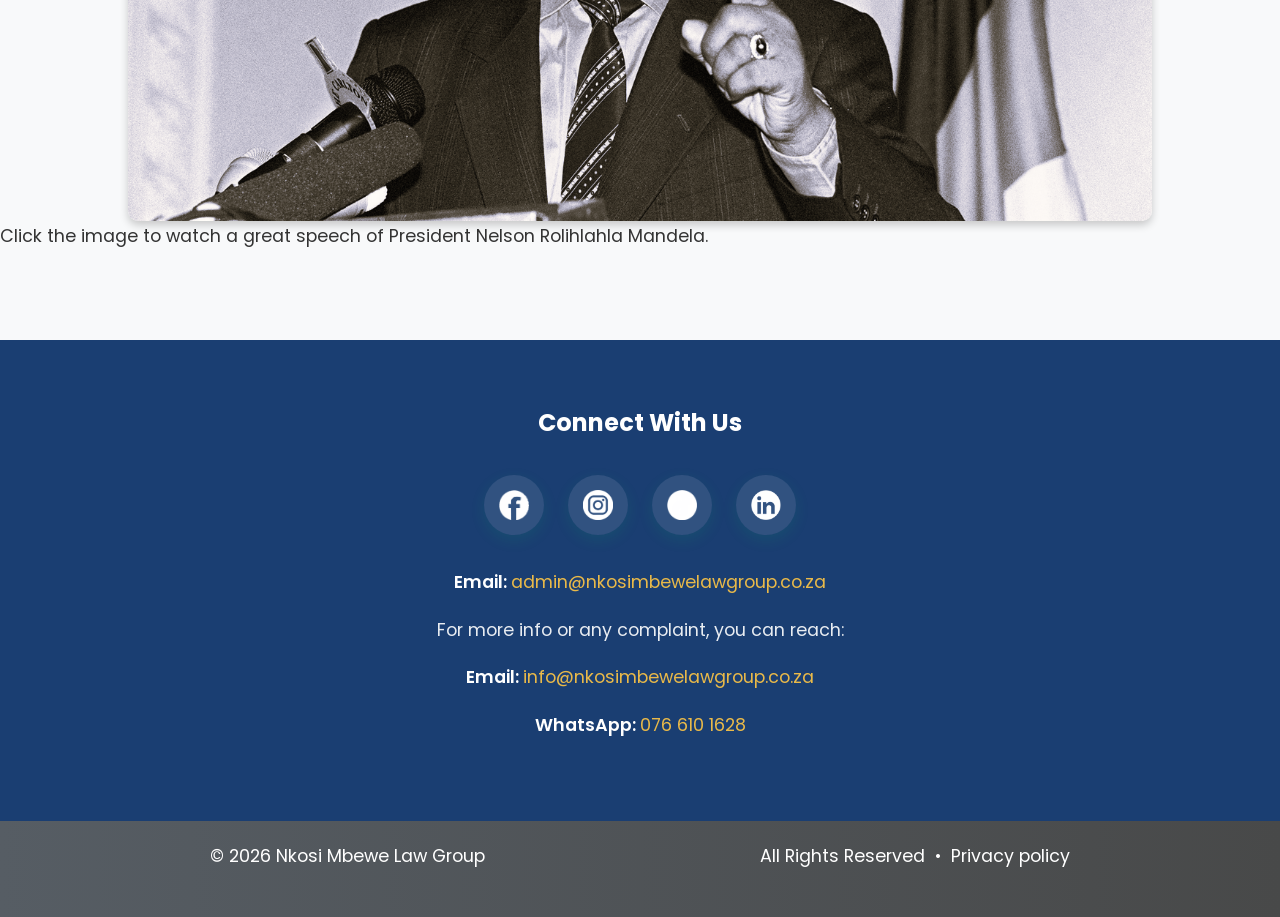
==== commit 916fd8c3: "09/06/25  home edit" ====
--- a/about.html
+++ b/about.html
@@ -1,6 +1,11 @@
 <!DOCTYPE html>
 <html lang="en">
 <head>
+	<link rel="icon" type="image/png" href="images//nkosimbewelawgroup.png">
+	<link rel="icon" type="image/png" sizes="32x32" href="images/nkosimbewelawgroup-32x32.png">
+	<link rel="icon" type="image/png" sizes="16x16" href="images/nkosimbewelawgroup-32x32.png">
+	<link rel="apple-touch-icon" sizes="180x180" href="images/nkosimbewelawgroup.png">
+	<link rel="manifest" href="images/site.webmanifest">
     <meta charset="UTF-8">
     <meta name="viewport" content="width=device-width, initial-scale=1.0">
     <title>Meet Nkosi Mbewe Law Group | Experience. Integrity. Results.</title>
@@ -11,10 +16,13 @@
     <link rel="stylesheet" href="https://cdn.jsdelivr.net/npm/swiper@11/swiper-bundle.min.css">
     <link href="https://cdnjs.cloudflare.com/ajax/libs/font-awesome/6.5.1/css/all.min.css" rel="stylesheet">
 </head>
+<style>
+
+</style>
 <body>
   <header>
     <nav class="navbar section-content">
-        <a href="#" class="nav-logo">
+        <a href="index.html" class="nav-logo">
             <img src="./images/NKOSIMBEWElawgrouplogo.png" alt="Logo" class="logo">
         </a>
         <ul class="nav-menu">
@@ -44,10 +52,16 @@
                 <h2>About Nkosi Mbewe Law Group</h2>
             </div>
             
-            <div class="aboutcontainerTopImage">
-                <img src="./images/lawGroupMembers.jpg" alt="Nkosi Mbewe Law Group Team">
-            </div>
-            
+            <div class="aboutImageRow">
+                <div class="aboutcontainerTopImage">
+                    <img src="./images/mbeweteam.jpeg" alt="Nkosi Mbewe Law Group Team">
+                </div>
+                <div class="aboutcontainerTopImage">
+                    <img src="./images/mbewehonour.jpeg" alt="Nkosi Mbewe Honour Moment">
+                </div>
+            </div>
+
+
             <div class="about-content">
                 <div class="about-section">
                     <h2>Our Legal Journey and Where We're Heading</h2>
@@ -82,6 +96,56 @@
                 </div>
             </div>
         </div>
+
+  <!-- Mandela, Lumumba, and African Speech Section -->
+  <div class="row tribute-section">
+    <!-- Nelson Mandela Memorial -->
+    <div class="col-md-4 text-center to-animate">
+      <h2 class="pricing-plan">Legendary Hero & Lawyer</h2>
+      <hr>
+      <p class="inspirational-message">
+        "The greatest glory in living lies not in never falling, but in rising every time we fall." – Nelson Mandela
+      </p>
+      <a href="https://youtu.be/DuGadNI_XlA?si=K7CucdGy1cn1T2PA" target="_blank">
+        <img src="images/Nelson_Mandela.png" 
+             alt="Nelson Mandela" 
+             class="tribute-image">
+      </a>
+      <p>Click the image to watch a powerful video about Nelson Mandela.</p>
+    </div>
+
+    <!-- Lumumba Speech -->
+    <div class="col-md-4 text-center to-animate">
+      <h2 class="pricing-plan">Pan-African Thought Leader</h2>
+      <hr>
+      <p class="inspirational-message">
+        "A people without a memory are like a tree without roots. Africa must write its own story and own it!" – PLO Lumumba
+      </p>
+      <a href="https://youtu.be/MQ091eVTArE?si=KNbk-2PnR61ThbLJ" target="_blank">
+        <img src="images/Lumumba.png" 
+             alt="PLO Lumumba" 
+             class="tribute-image">
+      </a>
+      <p>Click the image to watch an inspiring video of Prof. PLO Lumumba.</p>
+    </div>
+
+    <!-- Mandela Speech (Never, never shall it be) -->
+    <div class="col-md-4 text-center to-animate">
+      <h2 class="pricing-plan">Never, never shall it be - African Speech</h2>
+      <hr>
+      <p class="inspirational-message">
+        "Never, never and never again shall it be that this beautiful land will again experience the oppression of one by another" – Nelson Mandela
+      </p>
+      <a href="https://youtu.be/xnjJZfjbUdU" target="_blank">
+        <img src="images/NelsonMandela-Beautiful.png" 
+             alt="Nelson Mandela" 
+             class="tribute-image">
+      </a>
+      <p>Click the image to watch a great speech of President Nelson Rolihlahla Mandela.</p>
+    </div>
+  </div>
+
+	  
     </section>
 
     <!-- Contact Us Section -->
--- a/css/styles3.css
+++ b/css/styles3.css
@@ -244,24 +244,21 @@
   margin-top: 1rem;
 }
 
+.aboutImageRow {
+  display: flex;
+  justify-content: center;
+  gap: 2rem; /* spacing between images */
+  flex-wrap: wrap; /* stacks on small screens */
+  margin: 2rem auto;
+  max-width: 1200px;
+}
+
 .aboutcontainerTopImage {
-  margin: 0 auto 4rem;
-  max-width: 1000px;
-  border-radius: 10px;
-  overflow: hidden;
-  box-shadow: 0 10px 30px rgba(0, 0, 0, 0.1);
-}
-
-.aboutcontainerTopImage img {
-  width: 100%;
-  height: auto;
-  display: block;
-  transition: var(--transition);
-}
-
-.aboutcontainerTopImage:hover img {
-  transform: scale(1.02);
-}
+  flex: 1 1 45%; /* each image takes roughly half width */
+  max-width: 500px;
+  margin: 0;
+}
+
 
 .about-content {
   max-width: 900px;
@@ -332,6 +329,31 @@
   font-weight: 600;
   color: var(--primary-color);
 }
+
+/* External CSS file: styles.css */
+.tribute-section {
+  margin-top: 50px;
+}
+
+.tribute-image {
+  max-width: 80%;
+  height: auto;
+  border-radius: 10px;
+  box-shadow: 0 4px 8px rgba(0, 0, 0, 0.2);
+  display: block;
+  margin: 0 auto;
+}
+
+.pricing-plan {
+  font-weight: bold;
+  margin-bottom: 10px;
+}
+
+.inspirational-message {
+  font-style: italic;
+  margin-bottom: 15px;
+}
+
 
 /* Contact Section */
 #contact-us {
@@ -766,6 +788,8 @@
   box-shadow: 0 8px 20px rgba(26, 62, 114, 0.4);
 }
 
+
+
 /* Contact Section */
 #contact-us {
   background: var(--primary-color);
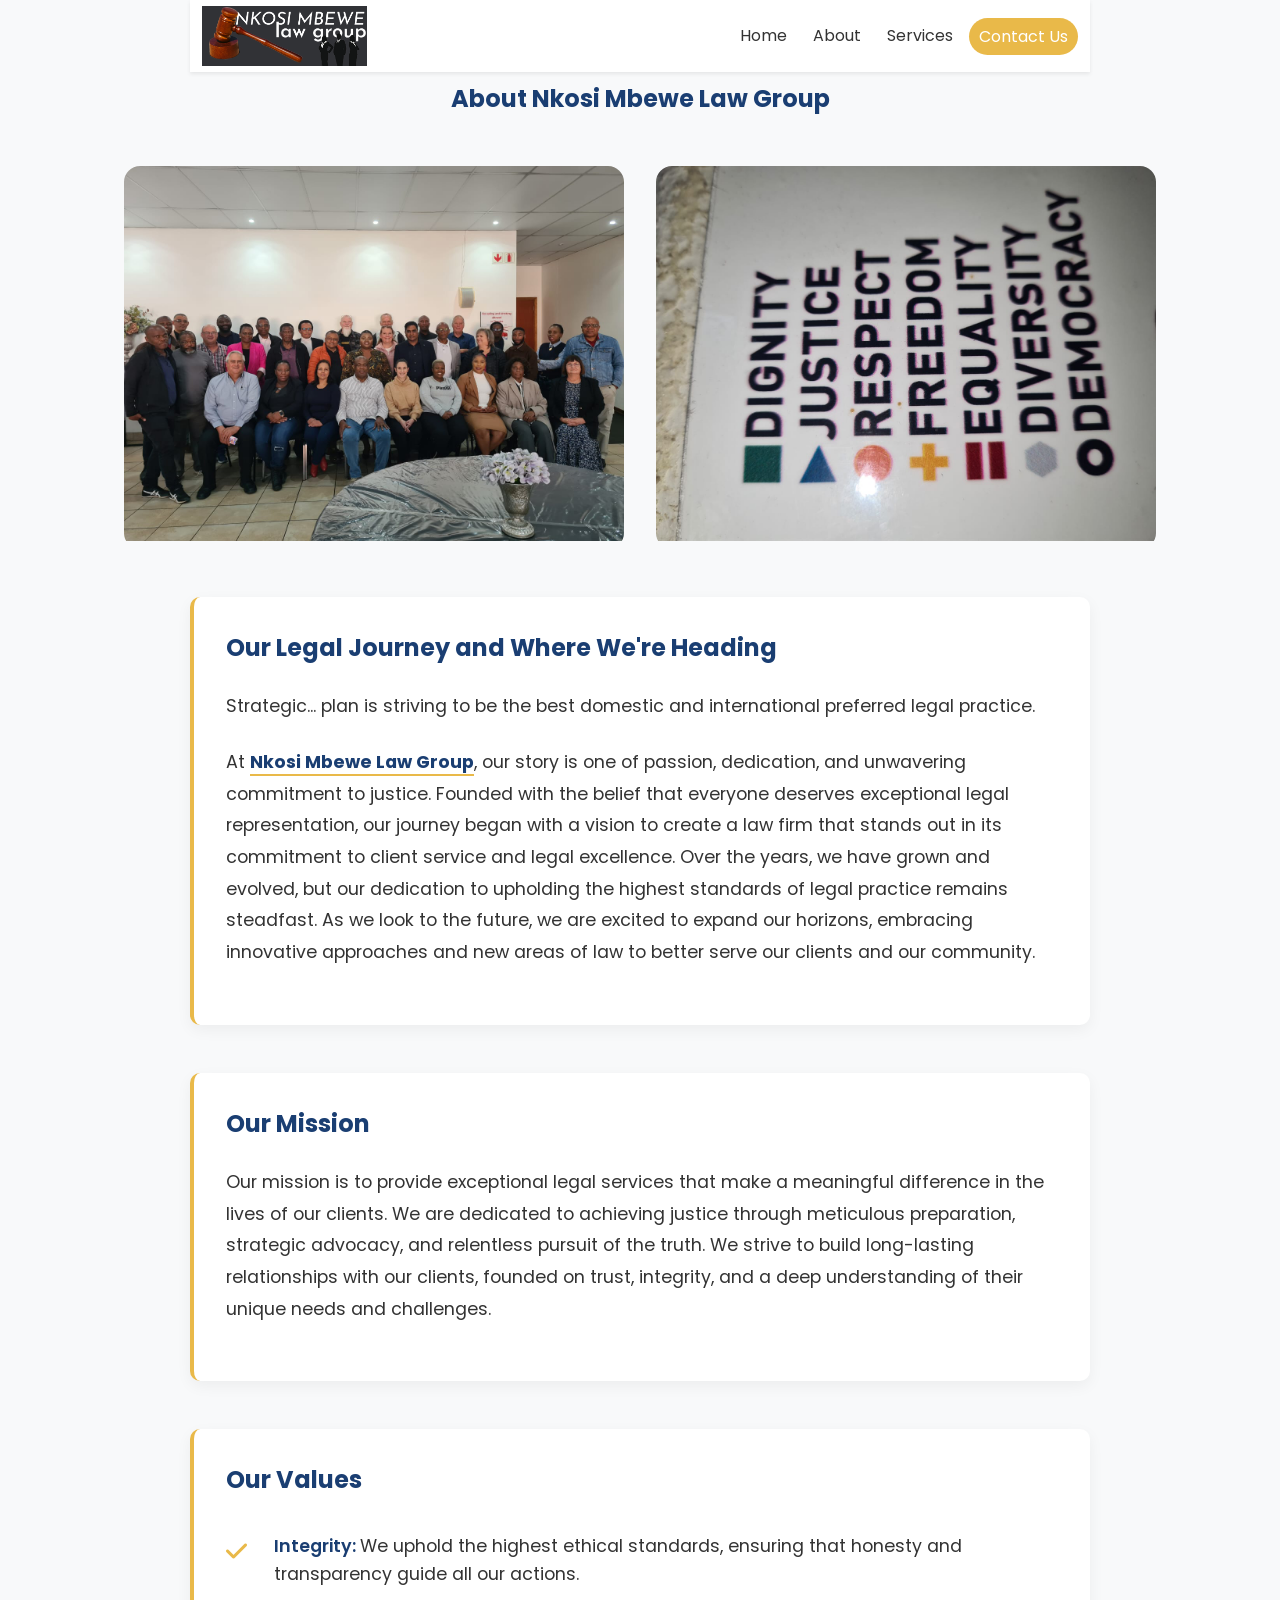
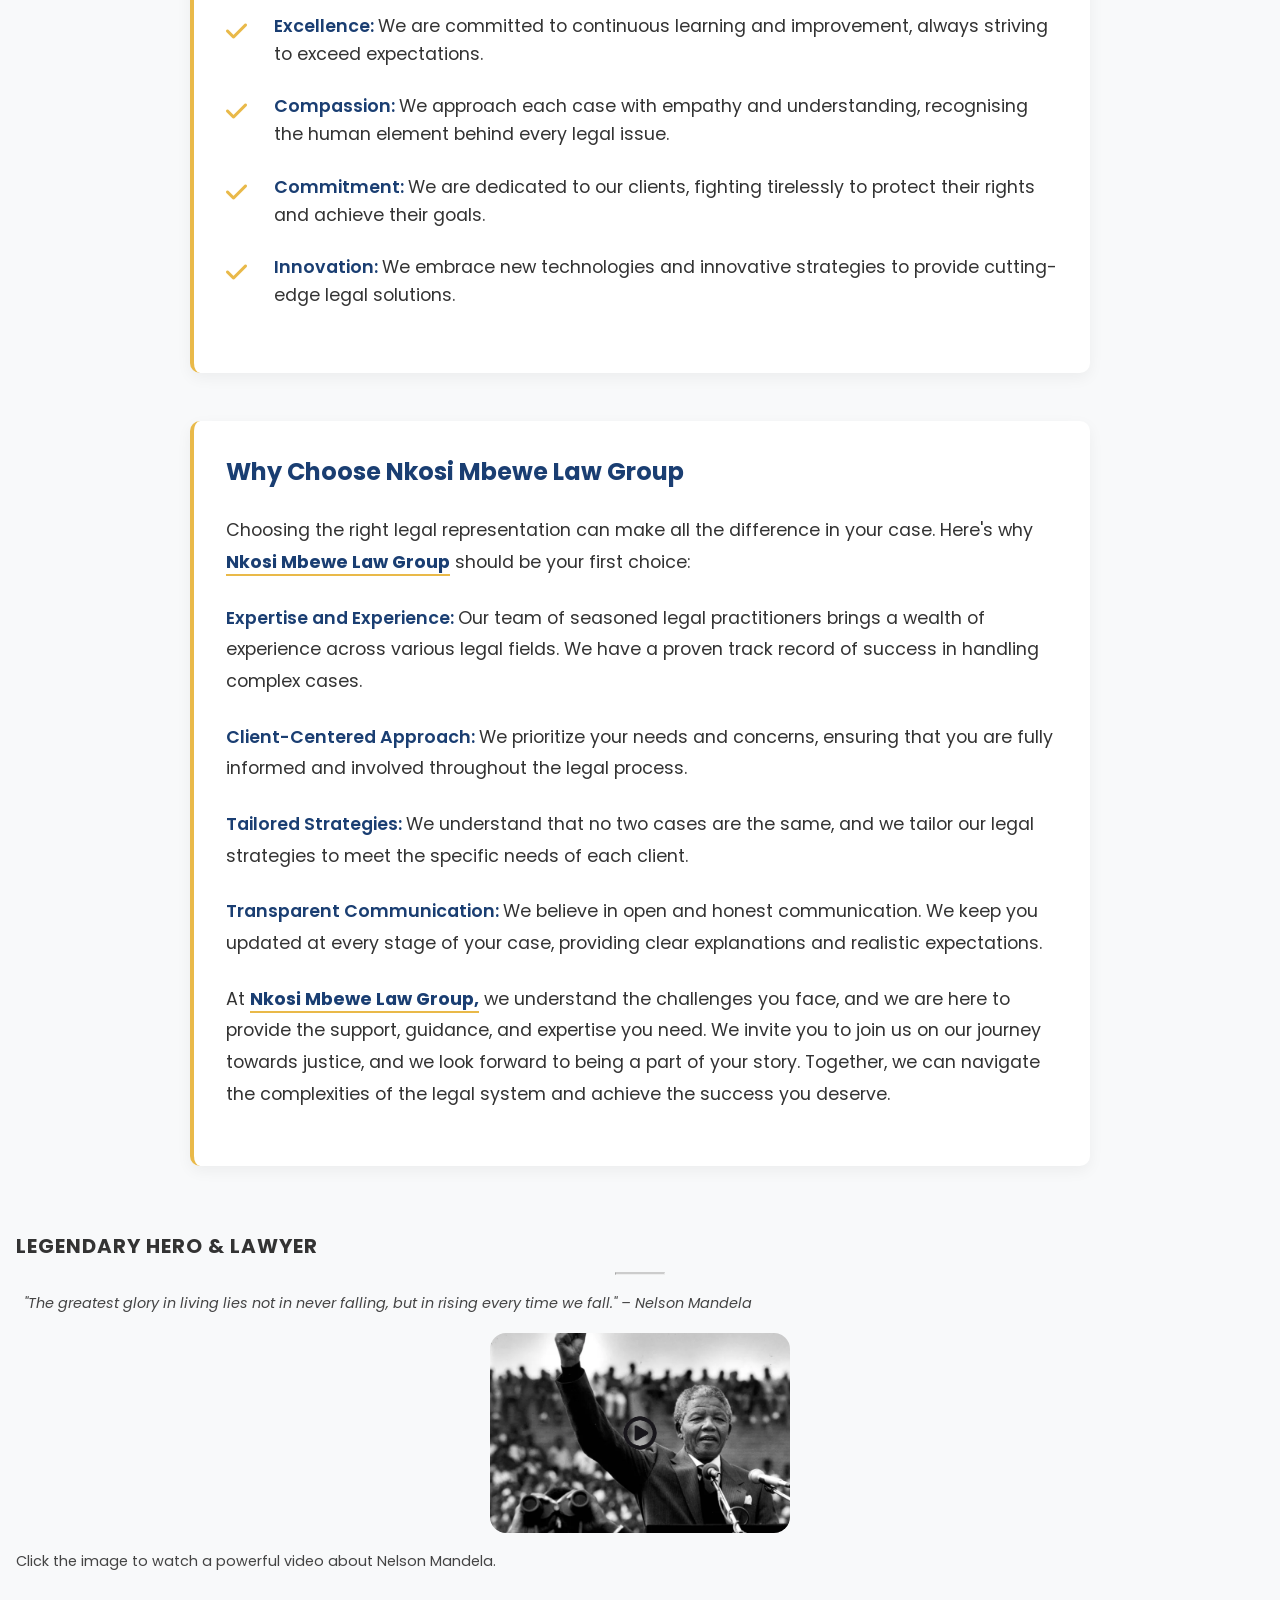
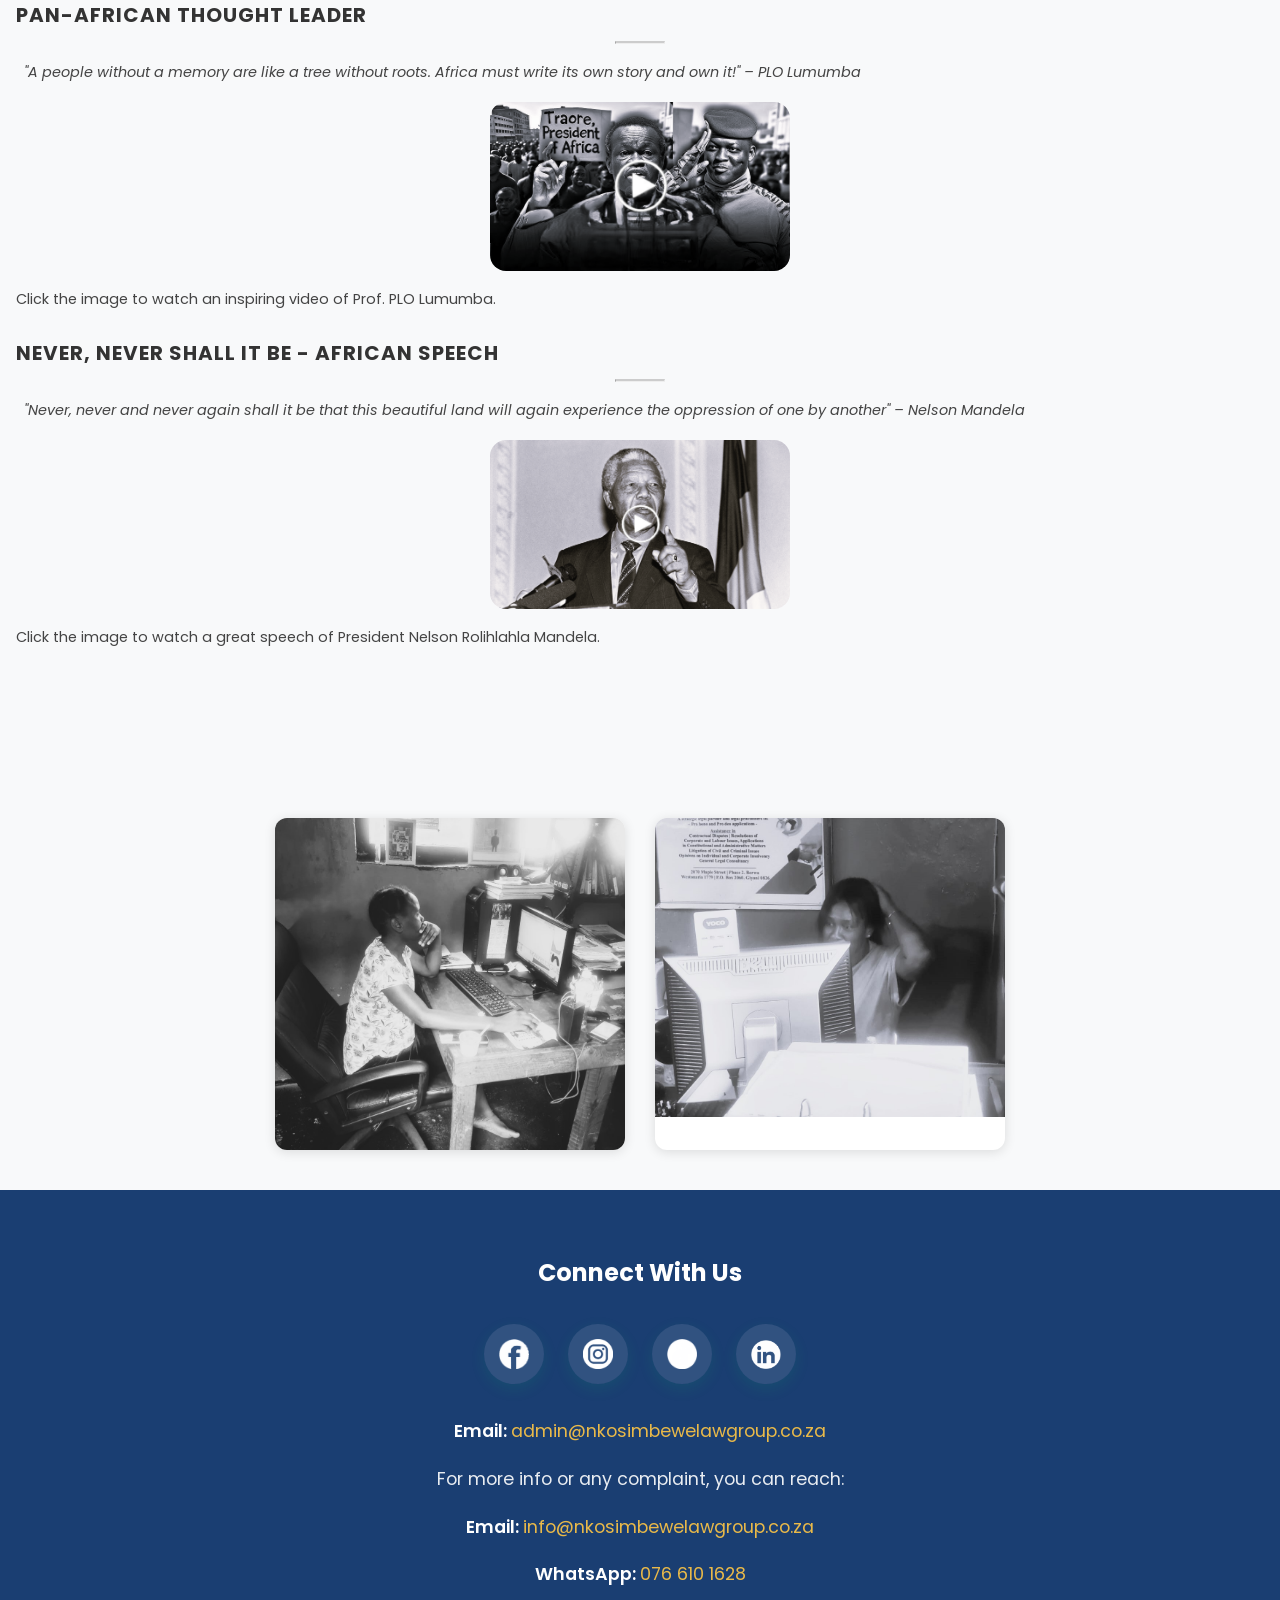
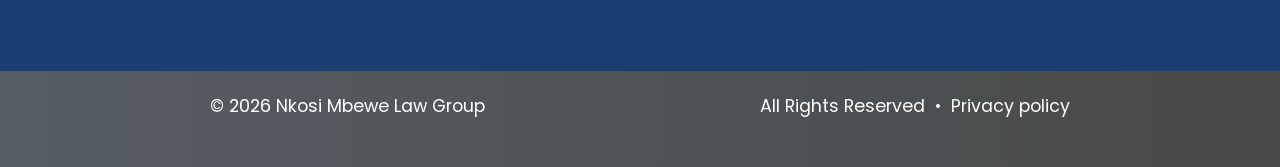
==== commit 729b3dba: "10/12/25 home edit" ====
--- a/about.html
+++ b/about.html
@@ -144,9 +144,19 @@
       <p>Click the image to watch a great speech of President Nelson Rolihlahla Mandela.</p>
     </div>
   </div>
-
 	  
     </section>
+
+    <!-- Nkosi Mbewe Law images -->
+    <div class="nkosi-images-row">
+        <div class="nkosi-image-container">
+            <img src="./images/At the office 2.jpeg" alt="Nkosi Mbewe Image 1" class="nkosi-zoom-image">
+        </div>
+        <div class="nkosi-image-container">
+            <img src="./images/At the office.jpeg" alt="Nkosi Mbewe Image 2" class="nkosi-zoom-image">
+        </div>
+    </div>
+
 
     <!-- Contact Us Section -->
     <section id="contact-us">
--- a/css/styles3.css
+++ b/css/styles3.css
@@ -247,16 +247,40 @@
 .aboutImageRow {
   display: flex;
   justify-content: center;
-  gap: 2rem; /* spacing between images */
-  flex-wrap: wrap; /* stacks on small screens */
+  gap: 2rem; 
+  flex-wrap: wrap; 
   margin: 2rem auto;
   max-width: 1200px;
+  padding: 1rem;
 }
 
 .aboutcontainerTopImage {
-  flex: 1 1 45%; /* each image takes roughly half width */
+  flex: 1 1 45%;
   max-width: 500px;
   margin: 0;
+  border-radius: 1rem;
+  overflow: hidden;
+  transform: scale(0.8);
+  animation: zoomIn 0.8s ease-out forwards;
+  transition: transform 0.3s ease, box-shadow 0.3s ease;
+  box-shadow: 0 0 0 rgba(0, 0, 0, 0);
+}
+
+.aboutcontainerTopImage:hover {
+  transform: scale(1.05);
+  box-shadow: 0 10px 25px rgba(0, 0, 0, 0.15);
+}
+
+/* Animation on initial load */
+@keyframes zoomIn {
+  from {
+    opacity: 0;
+    transform: scale(0.8);
+  }
+  to {
+    opacity: 1;
+    transform: scale(1);
+  }
 }
 
 
@@ -352,6 +376,71 @@
 .inspirational-message {
   font-style: italic;
   margin-bottom: 15px;
+}
+
+
+.tribute-section {
+  margin-top: 4rem;
+  margin-bottom: 4rem;
+  padding: 0 1rem;
+}
+
+.tribute-section .to-animate {
+  animation: fadeInZoom 0.8s ease forwards;
+  opacity: 0;
+  transform: scale(0.95);
+}
+
+@keyframes fadeInZoom {
+  to {
+    opacity: 1;
+    transform: scale(1);
+  }
+}
+
+.tribute-image {
+  width: 100%;
+  max-width: 300px;
+  height: auto;
+  border-radius: 1rem;
+  margin: 1rem auto;
+  display: block;
+  transition: transform 0.3s ease, box-shadow 0.3s ease, filter 0.4s ease;
+  box-shadow: 0 0 0 rgba(0, 0, 0, 0);
+  filter: grayscale(30%);
+}
+
+.tribute-image:hover {
+  transform: scale(1.05);
+  box-shadow: 0 12px 24px rgba(0, 0, 0, 0.15);
+  filter: grayscale(0%);
+}
+
+.pricing-plan {
+  font-weight: bold;
+  font-size: 1.25rem;
+  text-transform: uppercase;
+  letter-spacing: 1px;
+  margin-top: 1rem;
+  color: #333;
+}
+
+.inspirational-message {
+  font-style: italic;
+  font-size: 0.95rem;
+  color: #555;
+  padding: 0 0.5rem;
+}
+
+hr {
+  width: 50px;
+  border-top: 2px solid #ccc;
+  margin: 0.5rem auto 1rem;
+}
+
+.tribute-section p {
+  font-size: 0.9rem;
+  color: #444;
 }
 
 
@@ -789,6 +878,45 @@
 }
 
 
+/* Nkosi Mbewe Law images */
+.nkosi-images-row {
+    display: flex;
+    justify-content: center;
+    gap: 30px;
+    margin: 40px 0;
+}
+.nkosi-image-container {
+    overflow: hidden;
+    border-radius: 12px;
+    box-shadow: 0 2px 12px rgba(0,0,0,0.12);
+    transition: box-shadow 0.3s;
+    background: #fff;
+    max-width: 350px;
+}
+.nkosi-zoom-image {
+    display: block;
+    width: 100%;
+    height: auto;
+    transition: transform 0.4s cubic-bezier(.25,.8,.25,1);
+    cursor: pointer;
+}
+.nkosi-image-container:hover .nkosi-zoom-image {
+    transform: scale(1.08);
+}
+.nkosi-image-container:hover {
+    box-shadow: 0 6px 24px rgba(0,0,0,0.18);
+}
+@media (max-width: 800px) {
+    .nkosi-images-row {
+        flex-direction: column;
+        align-items: center;
+        gap: 20px;
+    }
+    .nkosi-image-container {
+        max-width: 90vw;
+    }
+}
+
 
 /* Contact Section */
 #contact-us {
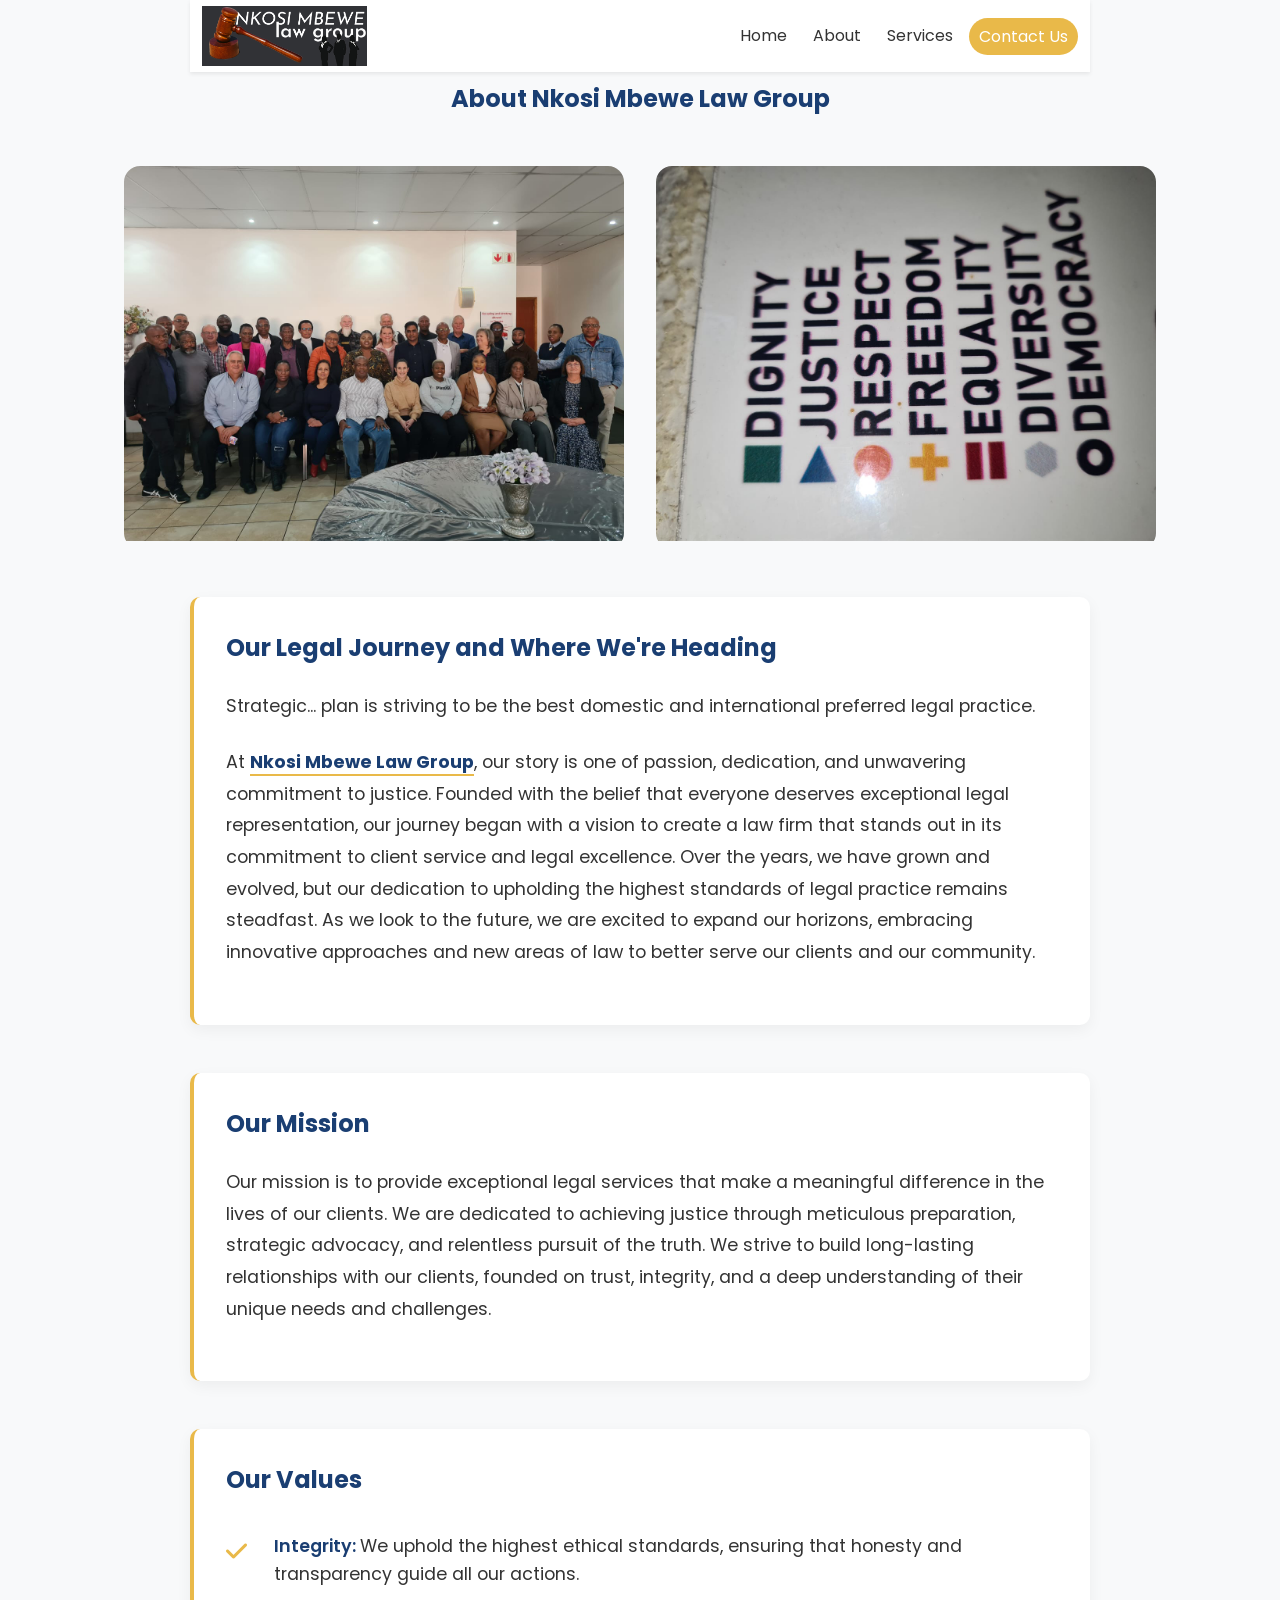
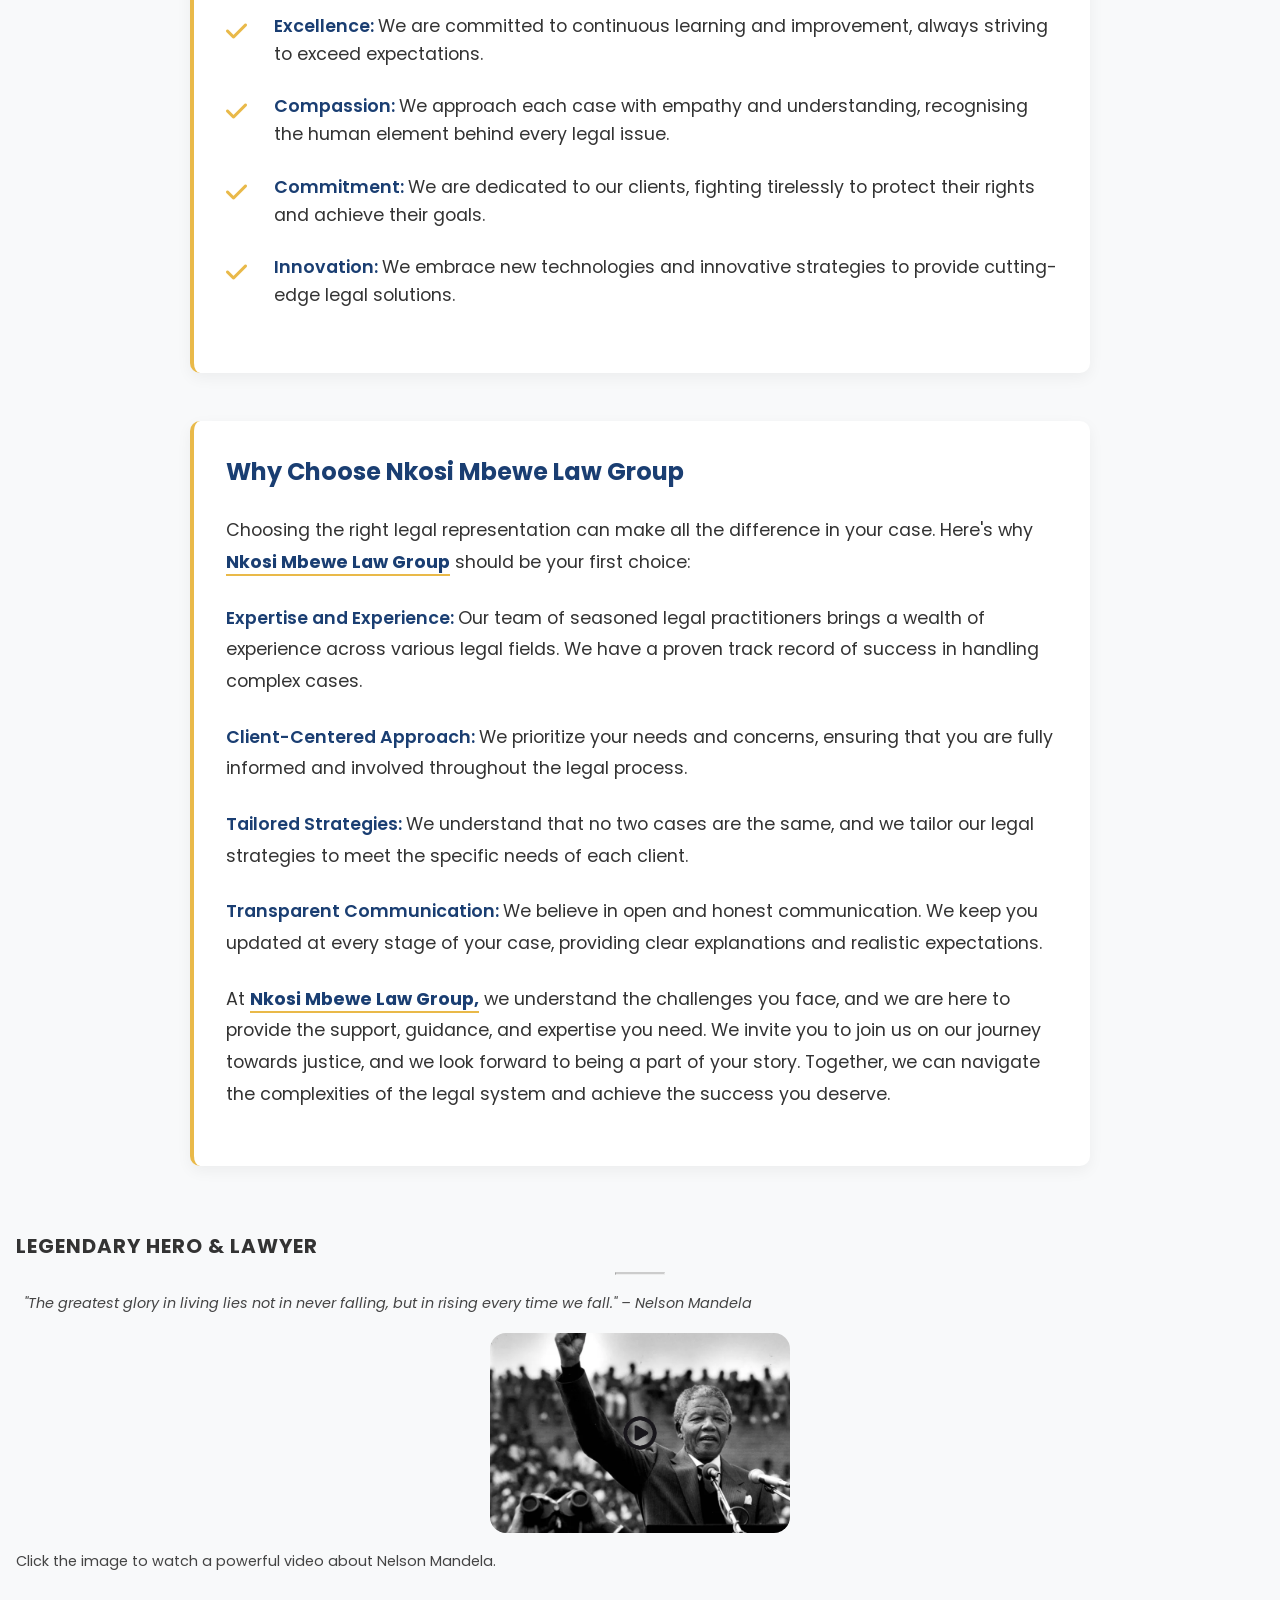
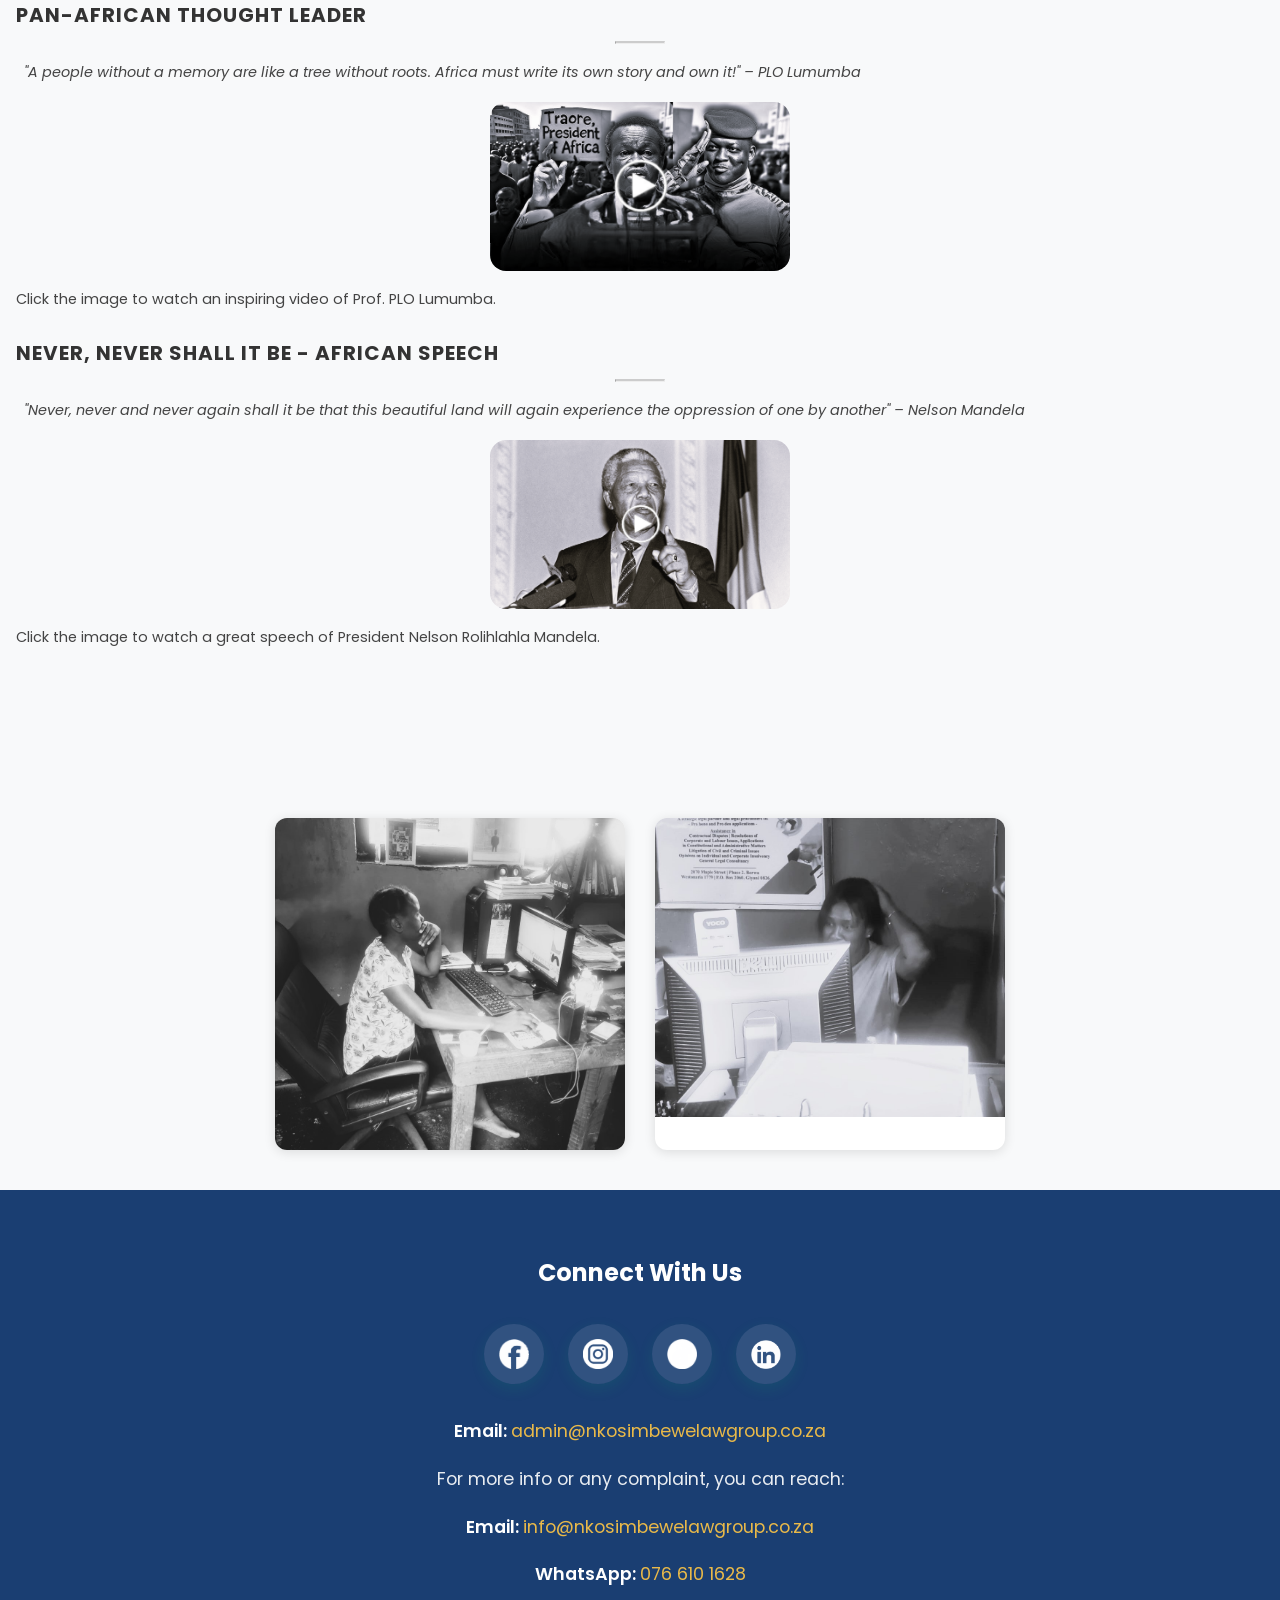
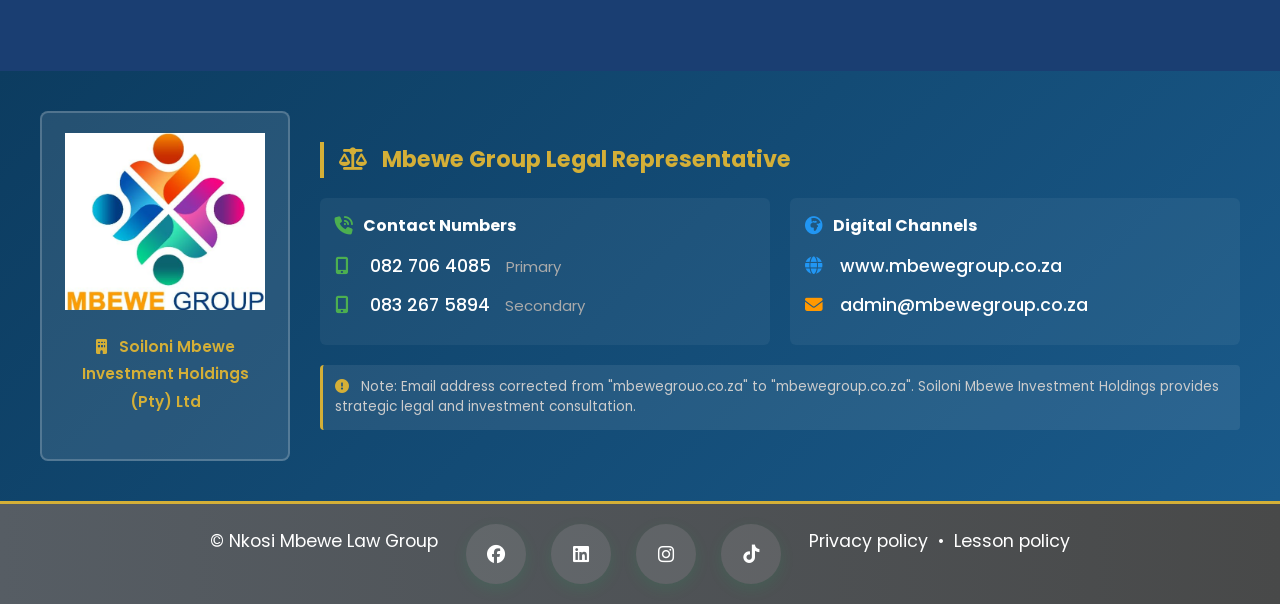
==== commit 6665bbaf: "14/01/26 home edit" ====
--- a/about.html
+++ b/about.html
@@ -22,7 +22,7 @@
 <body>
   <header>
     <nav class="navbar section-content">
-        <a href="index.html" class="nav-logo">
+        <a href="/" class="nav-logo">
             <img src="./images/NKOSIMBEWElawgrouplogo.png" alt="Logo" class="logo">
         </a>
         <ul class="nav-menu">
@@ -187,19 +187,108 @@
 
     <!-- Footer section -->
     <footer class="footer-section">
-    <div class="section-content">
-        <p class="copyright-text">
-            &copy; <span id="current-year"></span> Nkosi Mbewe Law Group
-        </p>
-        <script>
-            document.getElementById('current-year').textContent = new Date().getFullYear();
-        </script>
-        <p class="policy-text">
-            <a href="#" class="policy-link">All Rights Reserved</a>
-            <span class="separator">•</span>
-            <a href="#" class="policy-link">Privacy policy</a>
-        </p>
-    </div>
+        <!-- Mbewe Group Section -->
+        <div class="mbewe-group-section" style="background: linear-gradient(135deg, #0c3c60 0%, #1a5a8a 100%); color: white; padding: 40px 20px; border-bottom: 3px solid #d4af37;">
+            <div class="container" style="max-width: 1200px; margin: 0 auto;">
+                <div class="row" style="display: flex; flex-wrap: wrap; align-items: center; gap: 30px;">
+                    
+                    <!-- Logo Column -->
+                    <div class="logo-column" style="flex: 0 0 250px;">
+                        <div style="background: rgba(255,255,255,0.1); padding: 20px; border-radius: 8px; border: 2px solid rgba(255,255,255,0.2); text-align: center;">
+                                <img src="./images/mbeweGroup_back.png" alt="Mbewe Group" style="max-width: 200px; height: auto;">
+                            <p style="margin-top: 15px; font-size: 0.95em; color: #d4af37; font-weight: 600;">
+                                <i class="fas fa-building" style="margin-right: 8px;"></i>
+                                Soiloni Mbewe Investment Holdings (Pty) Ltd
+                            </p>
+                        </div>
+                    </div>
+
+                    <!-- Contact Information Column -->
+                    <div class="contact-column" style="flex: 1; min-width: 300px;">
+                        <h3 style="color: #d4af37; margin-bottom: 20px; font-size: 1.4em; border-left: 4px solid #d4af37; padding-left: 15px;">
+                            <i class="fas fa-balance-scale" style="margin-right: 10px;"></i>
+                            Mbewe Group Legal Representative
+                        </h3>
+                        
+                        <div class="contact-grid" style="display: grid; grid-template-columns: repeat(auto-fit, minmax(250px, 1fr)); gap: 20px;">
+                            
+                            <!-- Phone Contacts -->
+                            <div class="contact-group" style="background: rgba(255,255,255,0.05); padding: 15px; border-radius: 6px;">
+                                <h4 style="color: #fff; margin-bottom: 12px; font-size: 1em; display: flex; align-items: center;">
+                                    <i class="fas fa-phone-volume" style="color: #4CAF50; margin-right: 10px; font-size: 1.1em;"></i>
+                                    Contact Numbers
+                                </h4>
+                                <p style="margin: 8px 0;">
+                                    <i class="fas fa-mobile-alt" style="color: #4CAF50; margin-right: 10px; width: 20px;"></i>
+                                    <a href="tel:+27827064085" style="color: white; text-decoration: none; font-weight: 500;">
+                                        082 706 4085
+                                    </a>
+                                    <span style="font-size: 0.85em; color: #aaa; margin-left: 10px;">Primary</span>
+                                </p>
+                                <p style="margin: 8px 0;">
+                                    <i class="fas fa-mobile-alt" style="color: #4CAF50; margin-right: 10px; width: 20px;"></i>
+                                    <a href="tel:+27832675894" style="color: white; text-decoration: none; font-weight: 500;">
+                                        083 267 5894
+                                    </a>
+                                    <span style="font-size: 0.85em; color: #aaa; margin-left: 10px;">Secondary</span>
+                                </p>
+                            </div>
+
+                            <!-- Digital Contacts -->
+                            <div class="contact-group" style="background: rgba(255,255,255,0.05); padding: 15px; border-radius: 6px;">
+                                <h4 style="color: #fff; margin-bottom: 12px; font-size: 1em; display: flex; align-items: center;">
+                                    <i class="fas fa-globe-africa" style="color: #2196F3; margin-right: 10px; font-size: 1.1em;"></i>
+                                    Digital Channels
+                                </h4>
+                                <p style="margin: 8px 0;">
+                                    <i class="fas fa-globe" style="color: #2196F3; margin-right: 10px; width: 20px;"></i>
+                                    <a href="https://www.mbewegroup.co.za" target="_blank" style="color: white; text-decoration: none; font-weight: 500;">
+                                        www.mbewegroup.co.za
+                                    </a>
+                                </p>
+                                <p style="margin: 8px 0;">
+                                    <i class="fas fa-envelope" style="color: #FF9800; margin-right: 10px; width: 20px;"></i>
+                                    <a href="mailto:admin@mbewegroup.co.za" style="color: white; text-decoration: none; font-weight: 500;">
+                                        admin@mbewegroup.co.za
+                                    </a>
+                                </p>
+                            </div>
+
+                        </div>
+                        
+                        <!-- Legal Notice -->
+                        <div style="margin-top: 20px; padding: 12px; background: rgba(255,255,255,0.08); border-radius: 4px; border-left: 3px solid #d4af37;">
+                            <p style="font-size: 0.85em; color: #ccc; margin: 0; line-height: 1.5;">
+                                <i class="fas fa-exclamation-circle" style="color: #d4af37; margin-right: 8px;"></i>
+                                Note: Email address corrected from "mbewegrouo.co.za" to "mbewegroup.co.za". 
+                                Soiloni Mbewe Investment Holdings provides strategic legal and investment consultation.
+                            </p>
+                        </div>
+                    </div>
+
+                </div>
+            </div>
+        </div>
+
+        <!-- Main Footer Content -->
+        <div class="section-content">
+            <p class="copyright-text">
+                &copy; <span id="current-year"></span> Nkosi Mbewe Law Group
+            </p>
+
+            <div class="social-link-list">
+                <a href="https://www.facebook.com/groups/1901170070344029" class="social-link"><i class="fa-brands fa-facebook"></i></a>
+                <a href="https://www.linkedin.com/jobs/view/3877281735/?alternateChannel=search&refId=eb1dbaaa-c6f4-466b-9dc1-101bebeb7a49&trackingId=RsgJq8tsSxikSGvx9ITP7g%3D%3D" class="social-link"><i class="fa-brands fa-linkedin"></i></a>
+                <a href="https://www.instagram.com/thelawsocietyofsouthafrica/" class="social-link"><i class="fa-brands fa-instagram"></i></a>
+                <a href="https://www.tiktok.com/@jrlawgroup" class="social-link"><i class="fa-brands fa-tiktok"></i></a>
+            </div>
+
+            <p class="policy-text">
+                <a href="#" class="policy-link">Privacy policy</a>
+                <span class="separator">•</span>
+                <a href="#" class="policy-link">Lesson policy</a>
+            </p>
+        </div>
     </footer>
 </main>
 
